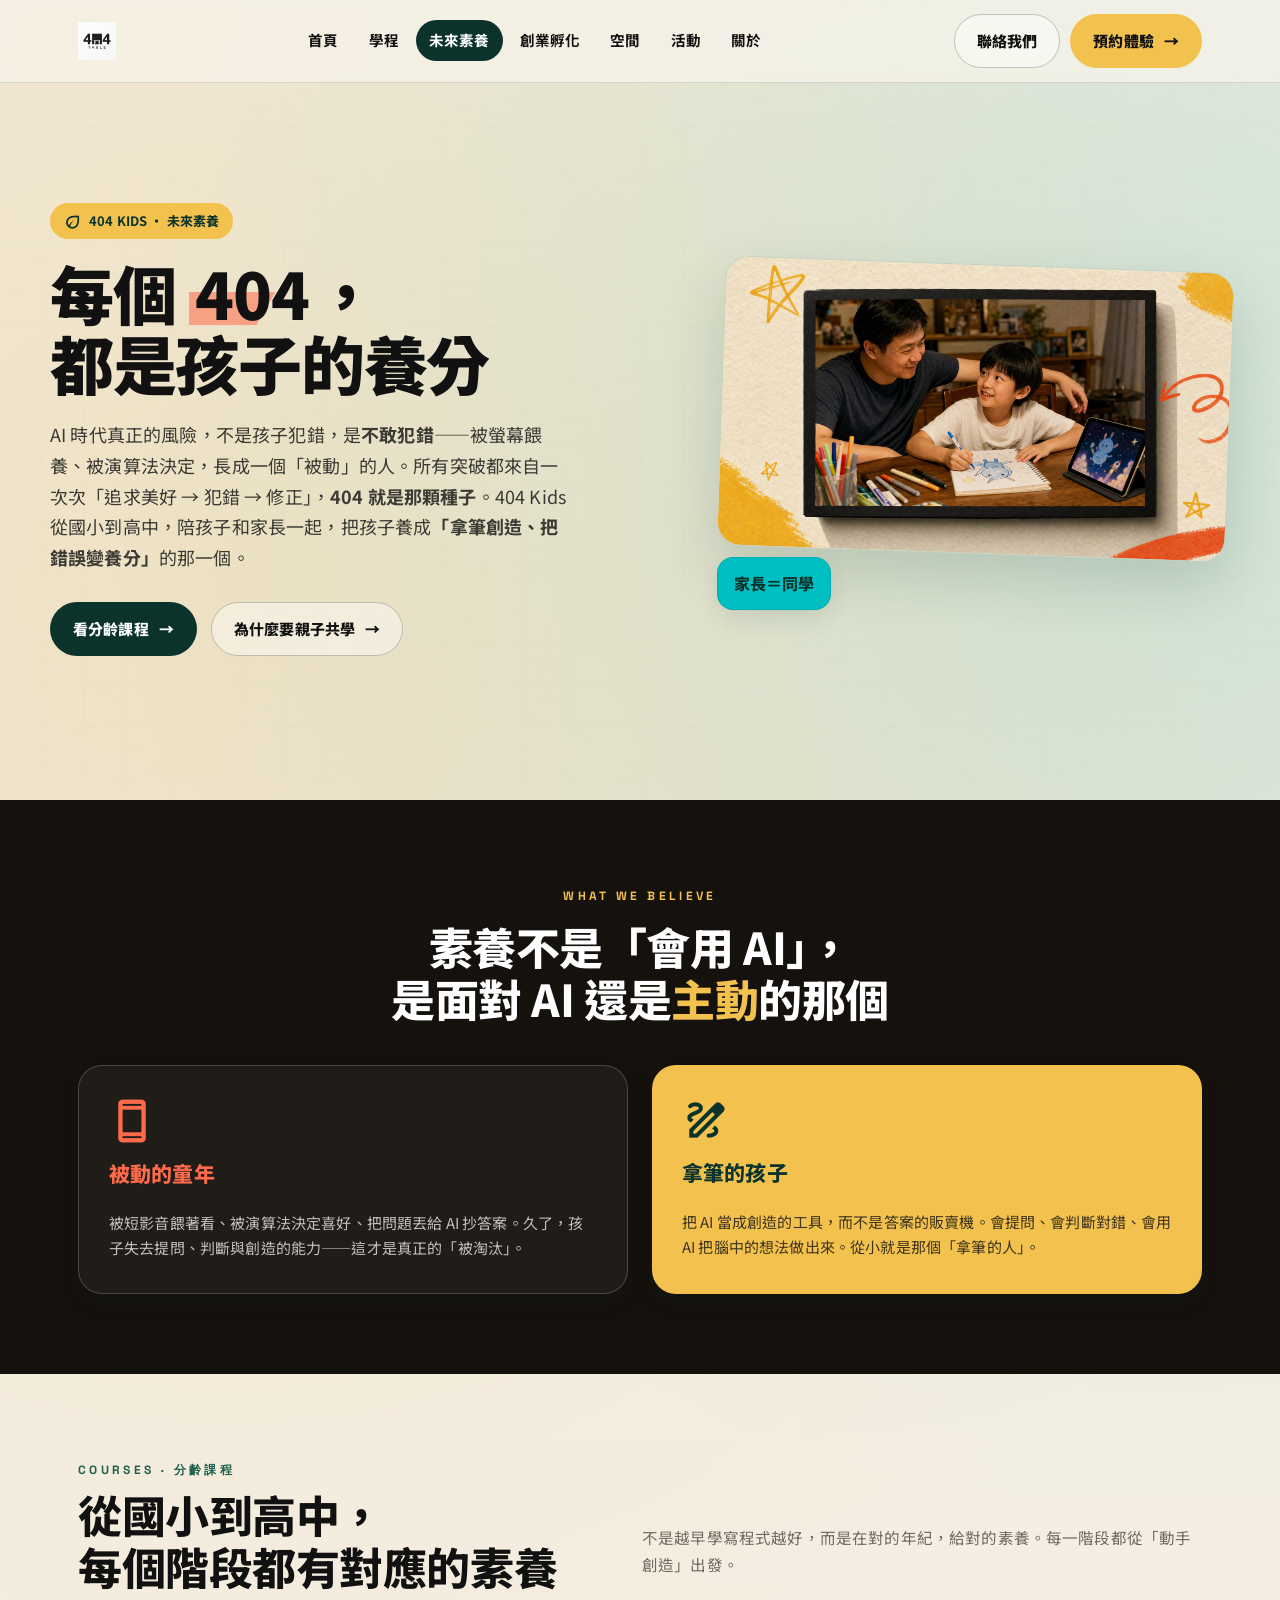
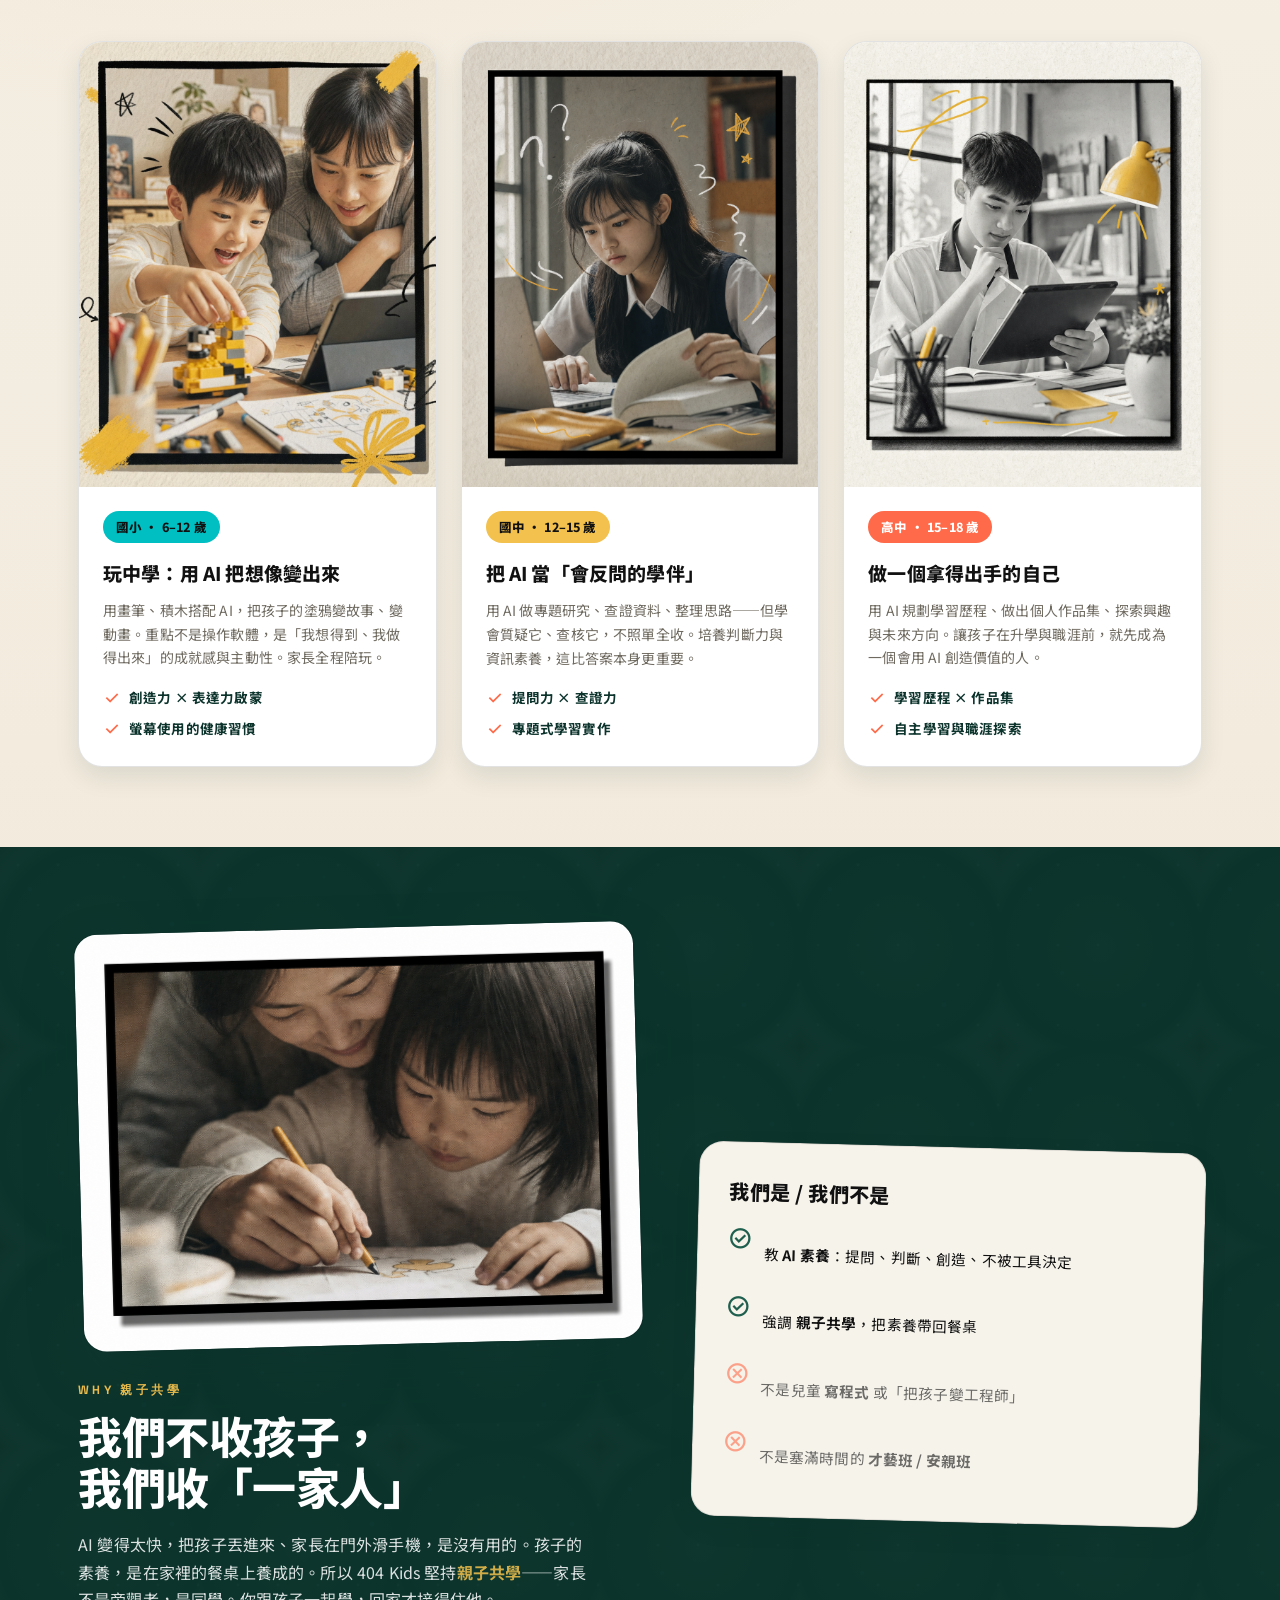
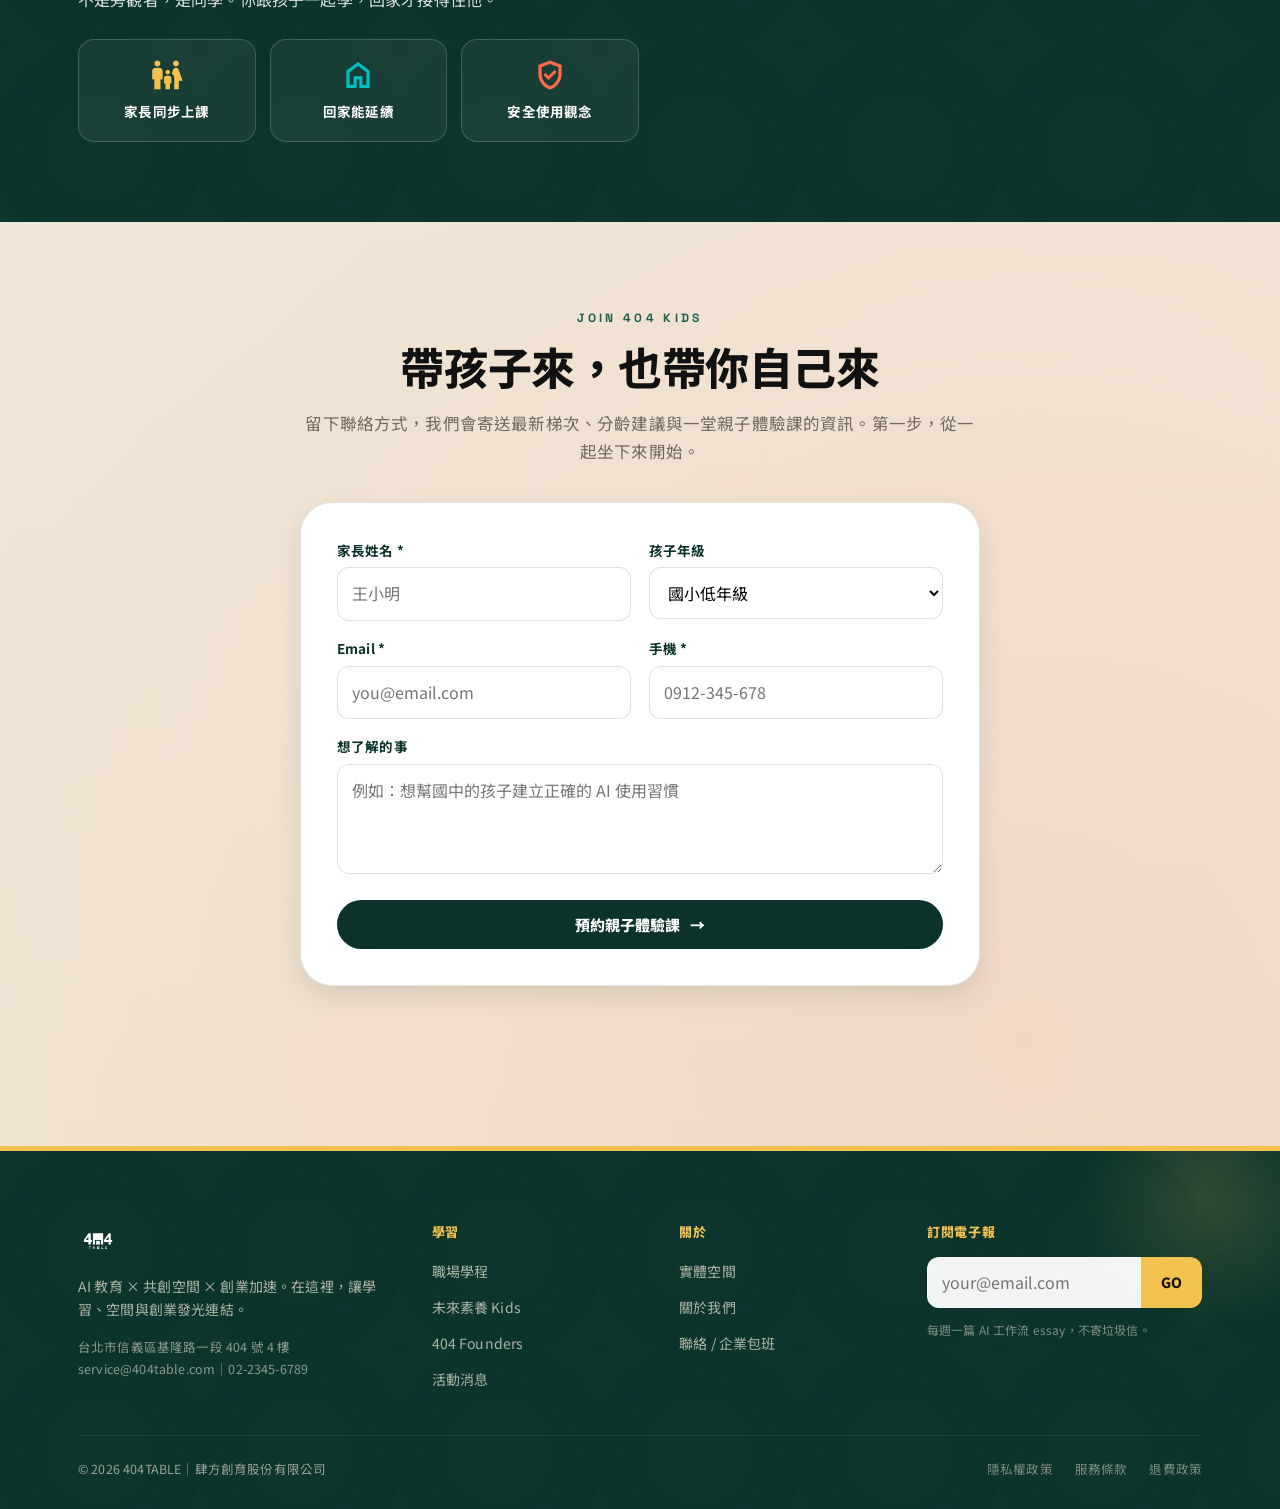
==== kids.html @ 7462787e "404TABLE 官網 V3：V1 視覺語言 + V2 分頁內容 - 7 頁多分頁站（首頁/學程/未來素養/創業孵化/空間/活動/關於） - 共用 css/style.css（紙感拼貼設計系統）+ j" ====
<!doctype html>
<html lang="zh-Hant">
<head>
<meta charset="utf-8" />
<meta name="viewport" content="width=device-width,initial-scale=1" />
<title>未來素養｜404 Kids｜404TABLE｜國小到高中的 AI 素養 × 親子共學</title>
<meta name="description" content="404 Kids 未來素養：從國小到高中的 AI 素養課程，強調親子共學。我們不教孩子當工程師，而是讓他從小就是『拿筆創造』的人，不被螢幕與演算法決定。" />
<link rel="icon" href="assets/brand/logo-black.png" />
<link rel="preconnect" href="https://fonts.googleapis.com">
<link rel="preconnect" href="https://fonts.gstatic.com" crossorigin>
<link href="https://fonts.googleapis.com/css2?family=Noto+Sans+TC:wght@400;500;700;800;900&family=Space+Grotesk:wght@500;700&family=Material+Symbols+Outlined:opsz,wght,FILL,GRAD@24,400,0,0&display=swap" rel="stylesheet">
<link rel="stylesheet" href="css/style.css" />
<script src="js/site.js" defer></script>
</head>
<body>
<div id="scroll-progress"></div>

<!-- HEADER -->
<header class="site-header">
  <div class="navbar">
    <a class="nav-logo" href="index.html"><img src="assets/brand/logo-black.png" alt="404TABLE"></a>
    <nav class="nav-links">
      <a href="index.html">首頁</a><a href="courses.html">學程</a><a href="kids.html" class="active">未來素養</a><a href="founders.html">創業孵化</a><a href="space.html">空間</a><a href="events.html">活動</a><a href="about.html">關於</a>
    </nav>
    <div class="nav-cta">
      <a class="btn btn-outline" href="about.html#contact">聯絡我們</a>
      <a class="btn btn-primary btn-arrow" href="#contact">預約體驗</a>
      <button class="mobile-toggle" id="menu-open" aria-label="選單"><svg viewBox="0 0 24 24" fill="none" stroke="currentColor" stroke-width="2.4" stroke-linecap="round"><line x1="3" y1="6" x2="21" y2="6"/><line x1="3" y1="12" x2="21" y2="12"/><line x1="3" y1="18" x2="21" y2="18"/></svg></button>
    </div>
  </div>
</header>
<div class="mobile-drawer" id="mobile-drawer">
  <a href="index.html">首頁</a><a href="courses.html">學程</a><a href="kids.html">未來素養</a><a href="founders.html">創業孵化</a><a href="space.html">空間</a><a href="events.html">活動</a><a href="about.html">關於</a>
  <a class="dr-cta" href="#contact">預約親子體驗課</a>
</div>

<main>
<!-- HERO -->
<section class="hero">
  <div class="container hero-split">
    <div class="hero-copy reveal">
      <span class="pill" style="background:var(--gold);color:var(--green-900)"><span class="material-symbols-outlined" style="font-size:18px">eco</span>404 KIDS · 未來素養</span>
      <h1 style="margin-top:18px">每個 <span class="accent coral">404</span>，<br/>都是孩子的養分</h1>
      <p class="lead">AI 時代真正的風險，不是孩子犯錯，是<strong>不敢犯錯</strong>——被螢幕餵養、被演算法決定，長成一個「被動」的人。所有突破都來自一次次「追求美好 → 犯錯 → 修正」，<strong>404 就是那顆種子</strong>。404 Kids 從國小到高中，陪孩子和家長一起，把孩子養成<strong>「拿筆創造、把錯誤變養分」</strong>的那一個。</p>
      <div class="hero-actions">
        <a class="btn btn-secondary btn-arrow" href="#tiers">看分齡課程</a>
        <a class="btn btn-outline btn-arrow" href="#parent">為什麼要親子共學</a>
      </div>
    </div>
    <div class="reveal">
      <div class="hero-frame"><img src="assets/kids/kids-hero.png" alt="家長與孩子一起用 AI 創作，孩子主動拿筆畫畫"></div>
      <div class="hero-badge" style="left:-16px;bottom:-16px;background:var(--cyan);color:var(--green-900);position:relative;display:inline-block;margin-top:-30px;margin-left:12px">家長＝同學</div>
    </div>
  </div>
</section>

<!-- 敵人 vs 信念 -->
<section class="sec band-ink">
  <div class="container center">
    <span class="eyebrow on-dark reveal">WHAT WE BELIEVE</span>
    <h2 class="section-title reveal" style="color:#fff;margin:14px auto 40px;max-width:760px">素養不是「會用 AI」，<br/>是面對 AI 還是<span style="color:var(--gold)">主動</span>的那個</h2>
    <div class="cards-2" style="text-align:left">
      <div class="list-card reveal" style="background:rgba(255,255,255,.05);border:1px solid rgba(255,255,255,.18)">
        <span class="material-symbols-outlined" style="color:var(--coral);font-size:46px">smartphone</span>
        <h3 style="color:var(--coral);margin-top:12px">被動的童年</h3>
        <p style="color:rgba(255,255,255,.72);font-size:15px;margin:0">被短影音餵著看、被演算法決定喜好、把問題丟給 AI 抄答案。久了，孩子失去提問、判斷與創造的能力——這才是真正的「被淘汰」。</p>
      </div>
      <div class="list-card reveal" style="background:var(--gold);color:var(--black)">
        <span class="material-symbols-outlined" style="color:var(--green-900);font-size:46px">draw</span>
        <h3 style="color:var(--green-900);margin-top:12px">拿筆的孩子</h3>
        <p style="color:rgba(17,17,17,.8);font-size:15px;margin:0">把 AI 當成創造的工具，而不是答案的販賣機。會提問、會判斷對錯、會用 AI 把腦中的想法做出來。從小就是那個「拿筆的人」。</p>
      </div>
    </div>
  </div>
</section>

<!-- 三年齡層 -->
<section class="sec" id="tiers" style="scroll-margin-top:90px">
  <div class="container">
    <div class="section-header reveal">
      <div>
        <span class="eyebrow">COURSES · 分齡課程</span>
        <h2 class="section-title">從國小到高中，<br/>每個階段都有對應的素養</h2>
      </div>
      <p class="section-sub">不是越早學寫程式越好，而是在對的年紀，給對的素養。每一階段都從「動手創造」出發。</p>
    </div>
    <div class="kid-grid">
      <article class="kid-card reveal">
        <div class="ph"><img src="assets/kids/kids-01.png" alt="國小孩子動手創造"></div>
        <div class="body">
          <span class="age-tag cyan">國小 · 6–12 歲</span>
          <h3>玩中學：用 AI 把想像變出來</h3>
          <p>用畫筆、積木搭配 AI，把孩子的塗鴉變故事、變動畫。重點不是操作軟體，是「我想得到、我做得出來」的成就感與主動性。家長全程陪玩。</p>
          <ul class="kid-points"><li><span class="material-symbols-outlined">check</span>創造力 × 表達力啟蒙</li><li><span class="material-symbols-outlined">check</span>螢幕使用的健康習慣</li></ul>
        </div>
      </article>
      <article class="kid-card reveal">
        <div class="ph"><img src="assets/kids/kids-02.png" alt="國中生用 AI 做專題研究"></div>
        <div class="body">
          <span class="age-tag gold">國中 · 12–15 歲</span>
          <h3>把 AI 當「會反問的學伴」</h3>
          <p>用 AI 做專題研究、查證資料、整理思路——但學會質疑它、查核它，不照單全收。培養判斷力與資訊素養，這比答案本身更重要。</p>
          <ul class="kid-points"><li><span class="material-symbols-outlined">check</span>提問力 × 查證力</li><li><span class="material-symbols-outlined">check</span>專題式學習實作</li></ul>
        </div>
      </article>
      <article class="kid-card reveal">
        <div class="ph"><img src="assets/kids/kids-03.png" alt="高中生用 AI 規劃學習歷程與作品集"></div>
        <div class="body">
          <span class="age-tag coral">高中 · 15–18 歲</span>
          <h3>做一個拿得出手的自己</h3>
          <p>用 AI 規劃學習歷程、做出個人作品集、探索興趣與未來方向。讓孩子在升學與職涯前，就先成為一個會用 AI 創造價值的人。</p>
          <ul class="kid-points"><li><span class="material-symbols-outlined">check</span>學習歷程 × 作品集</li><li><span class="material-symbols-outlined">check</span>自主學習與職涯探索</li></ul>
        </div>
      </article>
    </div>
  </div>
</section>

<!-- 親子共學 -->
<section class="sec band-green" id="parent" style="scroll-margin-top:90px">
  <div class="container">
    <div class="feature-split">
      <div class="reveal">
        <div class="fs-frame" style="transform:rotate(-1.5deg);margin-bottom:28px"><img src="assets/kids/kids-parent.png" alt="家長與孩子的手一起握筆創作"></div>
        <span class="eyebrow on-dark">WHY 親子共學</span>
        <h2 class="section-title" style="color:#fff">我們不收孩子，<br/>我們收「一家人」</h2>
        <p style="opacity:.85;max-width:520px;margin:18px 0 26px;font-size:16px">AI 變得太快，把孩子丟進來、家長在門外滑手機，是沒有用的。孩子的素養，是在家裡的餐桌上養成的。所以 404 Kids 堅持<strong style="color:var(--gold)">親子共學</strong>——家長不是旁觀者，是同學。你跟孩子一起學，回家才接得住他。</p>
        <div class="mini-3">
          <div class="mini"><span class="material-symbols-outlined" style="color:var(--gold)">family_restroom</span><p>家長同步上課</p></div>
          <div class="mini"><span class="material-symbols-outlined" style="color:var(--cyan)">home</span><p>回家能延續</p></div>
          <div class="mini"><span class="material-symbols-outlined" style="color:var(--coral)">verified_user</span><p>安全使用觀念</p></div>
        </div>
      </div>
      <div class="fs-media reveal">
        <div class="vs-card" style="transform:rotate(1.5deg)">
          <h3>我們是 / 我們不是</h3>
          <div class="vs-list">
            <div class="vrow yes"><span class="material-symbols-outlined">check_circle</span><p>教 <strong>AI 素養</strong>：提問、判斷、創造、不被工具決定</p></div>
            <div class="vrow yes"><span class="material-symbols-outlined">check_circle</span><p>強調 <strong>親子共學</strong>，把素養帶回餐桌</p></div>
            <div class="vrow no"><span class="material-symbols-outlined">cancel</span><p>不是兒童 <strong>寫程式</strong> 或「把孩子變工程師」</p></div>
            <div class="vrow no"><span class="material-symbols-outlined">cancel</span><p>不是塞滿時間的 <strong>才藝班 / 安親班</strong></p></div>
          </div>
        </div>
      </div>
    </div>
  </div>
</section>

<!-- Contact / 預約 -->
<section class="sec" id="contact" style="scroll-margin-top:90px;padding-bottom:90px">
  <div class="container center">
    <span class="eyebrow reveal">JOIN 404 KIDS</span>
    <h2 class="section-title reveal" style="margin:12px auto 14px">帶孩子來，也帶你自己來</h2>
    <p class="reveal mw-680" style="color:var(--muted);font-size:16.5px;margin-bottom:36px">留下聯絡方式，我們會寄送最新梯次、分齡建議與一堂親子體驗課的資訊。第一步，從一起坐下來開始。</p>
    <div class="form-card reveal mw-680" style="text-align:left">
      <form data-fake-submit data-success="已收到！我們會盡快寄送 404 Kids 梯次與體驗課資訊給你。">
        <div class="form-row">
          <div class="form-field"><label class="form-label">家長姓名 *</label><input required class="form-input" type="text" placeholder="王小明"></div>
          <div class="form-field"><label class="form-label">孩子年級</label><select class="form-select"><option>國小低年級</option><option>國小中高年級</option><option>國中</option><option>高中</option></select></div>
        </div>
        <div class="form-row">
          <div class="form-field"><label class="form-label">Email *</label><input required class="form-input" type="email" placeholder="you@email.com"></div>
          <div class="form-field"><label class="form-label">手機 *</label><input required class="form-input" type="tel" placeholder="0912-345-678"></div>
        </div>
        <div class="form-row"><div class="form-field full"><label class="form-label">想了解的事</label><textarea class="form-textarea" placeholder="例如：想幫國中的孩子建立正確的 AI 使用習慣"></textarea></div></div>
        <button class="btn btn-secondary btn-arrow modal-submit" type="submit">預約親子體驗課</button>
      </form>
    </div>
  </div>
</section>
</main>

<!-- FOOTER -->
<footer class="footer">
  <div class="container">
    <div class="foot-grid">
      <div class="foot-brand">
        <img src="assets/brand/logo-white.png" alt="404TABLE">
        <p>AI 教育 × 共創空間 × 創業加速。在這裡，讓學習、空間與創業發光連結。</p>
        <div class="addr">台北市信義區基隆路一段 404 號 4 樓<br>service@404table.com｜02-2345-6789</div>
      </div>
      <div class="foot-col"><h5>學習</h5><ul><li><a href="courses.html">職場學程</a></li><li><a href="kids.html">未來素養 Kids</a></li><li><a href="founders.html">404 Founders</a></li><li><a href="events.html">活動消息</a></li></ul></div>
      <div class="foot-col"><h5>關於</h5><ul><li><a href="space.html">實體空間</a></li><li><a href="about.html">關於我們</a></li><li><a href="about.html#contact">聯絡 / 企業包班</a></li></ul></div>
      <div class="foot-col foot-sub"><h5>訂閱電子報</h5>
        <form data-fake-submit data-success="訂閱成功！第一封信很快會到你的信箱。"><input type="email" required placeholder="your@email.com"><button type="submit">GO</button></form>
        <p>每週一篇 AI 工作流 essay，不寄垃圾信。</p>
      </div>
    </div>
    <div class="foot-bot"><span>© 2026 404TABLE｜肆方創育股份有限公司</span><span style="display:flex;gap:22px"><a href="#">隱私權政策</a><a href="#">服務條款</a><a href="#">退費政策</a></span></div>
  </div>
</footer>
</body>
</html>
---- css/style.css ----
/* =========================================================
   404TABLE 官網 V3 — 共用設計系統
   視覺語言：V1「紙感拼貼」（柔層次、圓角卡、金色強調、SVG 裝飾）
   內容架構：V2（職業×AI 學程、Founders、Kids、空間、活動、關於）
   ========================================================= */

/* =========================================================
   00 ｜ 基礎變數
   ========================================================= */
:root{
  --green-900:#0B332B;
  --green-700:#1E5F4E;
  --green-500:#2F8062;
  --cream:#F6F3EB;
  --paper:#EFE3D1;
  --gold:#F2C14E;
  --gold-deep:#D8A332;
  --coral:#FF6B4A;
  --cyan:#00BFC2;
  --black:#111111;
  --white:#ffffff;
  --muted:#6F6A60;
  --line:rgba(17,17,17,.12);
  --shadow:0 24px 60px rgba(11,51,43,.16);
  --shadow-sm:0 10px 24px rgba(11,51,43,.10);
  --radius-xl:32px;
  --radius-lg:24px;
  --radius-md:16px;
  --radius-sm:10px;
  --max-width:1180px;
}

*{box-sizing:border-box}
html,body{margin:0;padding:0}
html{scroll-behavior:smooth}
body{
  font-family:"Noto Sans TC","PingFang TC","Microsoft JhengHei",sans-serif;
  color:var(--black);
  line-height:1.7;
  font-size:16px;
  letter-spacing:.01em;
  background:
    radial-gradient(circle at 18% 12%, rgba(242,193,78,.18), transparent 28%),
    radial-gradient(circle at 90% 10%, rgba(0,191,194,.14), transparent 24%),
    radial-gradient(circle at 80% 90%, rgba(255,107,74,.10), transparent 30%),
    linear-gradient(180deg, var(--cream), var(--paper));
  min-height:100vh;
  overflow-x:hidden;
}
body::before{
  content:"";
  position:fixed; inset:0; pointer-events:none; z-index:0;
  background-image:url("../assets/svg/texture-paper.svg");
  background-size:200px 200px;
  background-repeat:repeat;
  opacity:.55;
  mix-blend-mode:multiply;
}
img{max-width:100%;display:block}
a{color:inherit;text-decoration:none}
button{font-family:inherit;cursor:pointer;border:0;background:none;color:inherit}

.eyebrow{
  font-family:"Space Grotesk",sans-serif;
  letter-spacing:.28em; text-transform:uppercase;
  font-size:12px; font-weight:700; color:var(--green-700);
}
.eyebrow.on-dark{color:var(--gold)}
.container{max-width:var(--max-width);margin:0 auto;padding:0 28px;position:relative;z-index:1}
.mono{font-family:"Space Grotesk",sans-serif}

/* highlight 強調（金色畫線） */
.accent{
  background:linear-gradient(120deg, var(--gold) 0 60%, transparent 60%);
  background-repeat:no-repeat; background-position:0 78%;
  background-size:100% 36%;
  padding:0 6px;
}
.accent.coral{background:linear-gradient(120deg, rgba(255,107,74,.55) 0 60%, transparent 60%);background-repeat:no-repeat;background-position:0 78%;background-size:100% 36%}

/* =========================================================
   01 ｜ Header / Nav
   ========================================================= */
.site-header{
  position:sticky; top:0; z-index:50;
  backdrop-filter:saturate(140%) blur(10px);
  background:rgba(246,243,235,.78);
  border-bottom:1px solid var(--line);
}
.navbar{
  max-width:var(--max-width); margin:0 auto;
  display:flex; align-items:center; justify-content:space-between;
  gap:24px; padding:14px 28px;
}
.nav-logo{display:flex;align-items:center;gap:10px}
.nav-logo img{height:38px;width:auto}
.nav-links{display:flex;gap:4px;align-items:center}
.nav-links a{
  font-size:14.5px; font-weight:700; color:var(--black);
  padding:8px 13px; border-radius:999px;
  transition:background .2s, color .2s;
}
.nav-links a:hover{background:rgba(11,51,43,.07)}
.nav-links a.active{background:var(--green-900);color:var(--white)}

.nav-cta{display:flex;gap:10px;align-items:center}
.mobile-toggle{display:none;width:42px;height:42px;border-radius:12px;background:rgba(11,51,43,.08);align-items:center;justify-content:center}
.mobile-toggle svg{width:22px;height:22px}

/* =========================================================
   02 ｜ Buttons
   ========================================================= */
.btn{
  display:inline-flex;align-items:center;justify-content:center;gap:10px;
  border-radius:999px; padding:13px 22px;
  font-weight:800; cursor:pointer; border:1px solid transparent;
  transition:transform .25s ease, box-shadow .25s ease, background .25s ease, color .2s ease;
  font-size:15px;
}
.btn:hover{transform:translateY(-3px);box-shadow:0 14px 30px rgba(11,51,43,.18)}
.btn-primary{background:var(--gold);color:var(--black)}
.btn-primary:hover{background:var(--gold-deep)}
.btn-secondary{background:var(--green-900);color:var(--white)}
.btn-secondary:hover{background:var(--green-700)}
.btn-coral{background:var(--coral);color:#fff}
.btn-coral:hover{background:#e85638}
.btn-outline{border-color:rgba(17,17,17,.22);color:var(--black);background:rgba(255,255,255,.42)}
.btn-outline:hover{background:rgba(255,255,255,.78)}
.btn-outline-light{border-color:rgba(255,255,255,.5);color:#fff;background:rgba(255,255,255,.06)}
.btn-outline-light:hover{background:#fff;color:var(--green-900)}
.btn-ghost{padding:10px 14px;border-radius:999px;font-weight:700}
.btn-arrow::after{content:"→";font-weight:900;transform:translateX(0);transition:transform .2s ease}
.btn-arrow:hover::after{transform:translateX(4px)}
.btn-lg{padding:16px 30px;font-size:16px}

/* =========================================================
   03 ｜ Sections
   ========================================================= */
section{position:relative}
.sec{padding:80px 0;position:relative}
.sec-tight{padding:56px 0}
.section-header{margin-bottom:48px;display:flex;align-items:flex-end;justify-content:space-between;gap:20px;flex-wrap:wrap}
.section-title{
  font-size:clamp(28px, 4vw, 44px);
  font-weight:800; line-height:1.18; margin:8px 0 0;
  letter-spacing:-.01em;
}
.section-sub{color:var(--muted);max-width:560px;margin-top:14px;font-size:15.5px}
.rule{height:6px;width:120px;background:var(--coral);border-radius:6px;margin-top:18px}

/* dark band（深綠 / 墨黑區塊，承接 V2 thesis 等深色段落） */
.band-green{background:var(--green-900);color:#fff;position:relative;overflow:hidden}
.band-green::before{content:"";position:absolute;inset:0;background:url("../assets/svg/texture-green.svg") repeat;background-size:200px 200px;opacity:.5;pointer-events:none}
.band-green .container{position:relative;z-index:1}
.band-green .section-title{color:#fff}
.band-ink{background:#15110d;color:#f3ece0;position:relative;overflow:hidden}
.band-ink::before{content:"";position:absolute;inset:0;background-image:radial-gradient(rgba(255,255,255,.10) .6px, transparent .6px);background-size:22px 22px;opacity:.7;pointer-events:none}
.band-ink .container{position:relative;z-index:1}
.band-cream{background:linear-gradient(180deg, transparent, rgba(239,227,209,.55) 50%, transparent)}

/* =========================================================
   04 ｜ Hero（拼貼）
   ========================================================= */
.hero{padding:64px 0 80px;position:relative;overflow:hidden}
.hero-grid{display:grid; grid-template-columns:1.05fr .95fr; gap:56px; align-items:center}
.hero-copy h1{
  font-size:clamp(38px, 5.2vw, 64px);
  font-weight:900; line-height:1.1; margin:18px 0 22px;
  letter-spacing:-.02em;
}
.hero-copy p.lead{font-size:18px;color:#3b3a35;max-width:520px;margin:0 0 30px}
.hero-actions{display:flex;gap:14px;flex-wrap:wrap}
.hero-meta{margin-top:40px;display:flex;gap:34px;flex-wrap:wrap}
.hero-meta .item .num{font-family:"Space Grotesk",sans-serif;font-weight:700;font-size:30px;color:var(--green-900);line-height:1}
.hero-meta .item .lab{font-size:13px;color:var(--muted);margin-top:6px;letter-spacing:.04em}

/* Hero collage visual */
.hero-visual{position:relative;height:540px}
.hc-card{position:absolute;border-radius:var(--radius-lg);overflow:hidden;box-shadow:var(--shadow);border:1px solid rgba(17,17,17,.08)}
.hc-1{left:0;top:30px;width:64%;height:64%;transform:rotate(-3deg)}
.hc-1 img{width:100%;height:100%;object-fit:cover}
.hc-2{right:0;top:0;width:46%;height:46%;transform:rotate(4deg);background:var(--green-900);color:#fff;padding:22px;display:flex;flex-direction:column;justify-content:space-between}
.hc-2 .tag{font-family:"Space Grotesk",sans-serif;letter-spacing:.2em;font-size:11px;color:var(--gold)}
.hc-2 h3{font-size:23px;line-height:1.3;margin:8px 0 0}
.hc-2 .stat{font-family:"Space Grotesk",sans-serif;font-weight:700;font-size:42px;color:var(--gold)}
.hc-3{right:4%;bottom:14px;width:54%;height:42%;transform:rotate(-2deg)}
.hc-3 img{width:100%;height:100%;object-fit:cover}
.hc-4{left:6%;bottom:0;width:42%;background:var(--coral);color:#fff;padding:16px 18px;border-radius:var(--radius-md);transform:rotate(3deg)}
.hc-4 .row{display:flex;align-items:center;gap:10px;font-weight:800;font-size:14px}
.hc-4 .row + .row{margin-top:6px;opacity:.95;font-weight:600;font-size:13px}
.hc-shape{position:absolute;pointer-events:none}
.hc-shape img{width:100%;height:100%;display:block}
.hc-shape.s1{width:170px;height:130px;left:-46px;top:-26px;opacity:.95;transform:rotate(-8deg)}
.hc-shape.s2{width:160px;height:160px;right:-50px;bottom:-40px;opacity:.85}
.hc-shape.s3{width:96px;height:96px;right:36%;top:-32px;transform:rotate(14deg);opacity:.9}
.hc-tech{position:absolute;left:10%;bottom:-30px;width:60%;height:80px;opacity:.55;pointer-events:none}
.hc-tech img{width:100%;height:100%}

/* page hero（次頁標準頁首） */
.page-hero{padding:64px 0 8px;position:relative}
.page-hero h1{font-size:clamp(32px,4.4vw,52px);font-weight:900;margin:10px 0 16px;letter-spacing:-.01em;line-height:1.14}
.page-hero p{max-width:600px;color:#3b3a35;font-size:16.5px;margin:0 0 26px}
.page-hero .pills{display:flex;gap:8px;flex-wrap:wrap;margin-top:10px}
.pill{font-size:13px;font-weight:700;background:rgba(11,51,43,.06);color:var(--green-900);padding:7px 14px;border-radius:999px;display:inline-flex;gap:7px;align-items:center}

/* split page-hero（左文右圖拼貼） */
.hero-split{display:grid;grid-template-columns:1.1fr .9fr;gap:48px;align-items:center;padding:56px 0 64px}
.hero-frame{position:relative;border-radius:var(--radius-lg);overflow:hidden;box-shadow:var(--shadow);border:1px solid rgba(17,17,17,.08);transform:rotate(2deg)}
.hero-frame img{width:100%;height:auto;display:block}
.hero-badge{position:absolute;border-radius:var(--radius-md);font-weight:800;padding:12px 16px;border:1px solid rgba(17,17,17,.1);box-shadow:var(--shadow-sm);z-index:3}

/* =========================================================
   05 ｜ Entry / service cards
   ========================================================= */
.cards-3{display:grid;grid-template-columns:repeat(3,1fr);gap:24px}
.cards-2{display:grid;grid-template-columns:repeat(2,1fr);gap:24px}
.entry{
  position:relative; padding:34px 26px 28px; border-radius:var(--radius-lg);
  background:rgba(255,255,255,.82); border:1px solid rgba(17,17,17,.08);
  box-shadow:var(--shadow-sm); overflow:hidden;
  transition:transform .25s ease, box-shadow .25s ease;
  display:flex; flex-direction:column; min-height:280px;
}
.entry:hover{transform:translateY(-4px);box-shadow:var(--shadow)}
.entry::before{
  content:""; position:absolute; width:120px; height:90px;
  right:-24px; top:-20px; opacity:.88;
  clip-path:polygon(12% 0,100% 24%,78% 100%,0 82%);
}
.entry.c-coral::before{background:var(--coral)}
.entry.c-gold::before{background:var(--gold)}
.entry.c-cyan::before{background:var(--cyan)}
.entry::after{
  content:""; position:absolute; width:90px; height:90px;
  left:18px; bottom:-30px; border:1.5px dashed rgba(0,191,194,.7);
  border-radius:50%; opacity:.5;
}
.entry .num{font-family:"Space Grotesk",sans-serif;font-weight:700;letter-spacing:.15em;color:var(--green-700);font-size:13px}
.entry .ic-badge{width:54px;height:54px;border-radius:16px;display:flex;align-items:center;justify-content:center;margin:10px 0 6px;background:var(--cream);border:1.5px solid var(--green-900);color:var(--green-900)}
.entry .ic-badge .material-symbols-outlined{font-size:30px}
.entry h3{font-size:23px;font-weight:800;margin:8px 0 8px}
.entry p{color:var(--muted);font-size:15px;margin:0 0 18px}
.entry .go{margin-top:auto;color:var(--green-900);font-weight:800;font-size:14.5px;display:inline-flex;gap:8px;align-items:center}
.entry .go::after{content:"→";transition:transform .2s ease}
.entry:hover .go::after{transform:translateX(4px)}
.entry .entry-illu{width:112px;height:112px;margin:-4px 0 8px;position:relative;z-index:1}
.entry .entry-illu img{width:100%;height:100%;object-fit:contain}

/* =========================================================
   06 ｜ Thesis（編號信念卡）
   ========================================================= */
.thesis-grid{display:grid;grid-template-columns:repeat(3,1fr);gap:34px}
.thesis .tnum{font-family:"Space Grotesk",sans-serif;font-size:56px;font-weight:700;line-height:1;margin-bottom:14px}
.thesis:nth-child(1) .tnum{color:rgba(255,107,74,.7)}
.thesis:nth-child(2) .tnum{color:rgba(242,193,78,.8)}
.thesis:nth-child(3) .tnum{color:rgba(0,191,194,.75)}
.thesis h3{font-size:20px;font-weight:800;margin:0 0 10px;line-height:1.4}
.thesis p{margin:0;opacity:.82;font-size:15px}

/* =========================================================
   07 ｜ Metric strip
   ========================================================= */
.metric-strip{display:grid;grid-template-columns:repeat(4,1fr);gap:0;border-radius:var(--radius-lg);overflow:hidden;border:1px solid rgba(255,255,255,.12)}
.metric{padding:26px 24px;background:rgba(255,255,255,.04)}
.metric + .metric{border-left:1px solid rgba(255,255,255,.12)}
.metric .m-num{font-family:"Space Grotesk",sans-serif;font-weight:700;font-size:36px;color:var(--gold);line-height:1}
.metric .m-lab{font-size:13.5px;opacity:.72;margin-top:8px}
.metric-strip.on-light{border-color:var(--line)}
.metric-strip.on-light .metric{background:rgba(255,255,255,.6)}
.metric-strip.on-light .metric + .metric{border-left:1px solid var(--line)}
.metric-strip.on-light .m-num{color:var(--green-900)}
.metric-strip.on-light .m-lab{color:var(--muted)}

/* =========================================================
   08 ｜ Course cards（精選 + 詳細）
   ========================================================= */
.course-card{
  background:#fff; border-radius:var(--radius-lg); overflow:hidden;
  border:1px solid var(--line); box-shadow:var(--shadow-sm);
  transition:transform .25s ease, box-shadow .25s ease;
  display:flex;flex-direction:column;
}
.course-card:hover{transform:translateY(-4px);box-shadow:var(--shadow)}
.course-card.flagship{background:var(--green-900);color:#fff;border-color:transparent}
.course-thumb{position:relative;aspect-ratio:16/10;overflow:hidden;background:var(--green-900)}
.course-thumb img{width:100%;height:100%;object-fit:cover;display:block;transition:transform .5s ease}
.course-card:hover .course-thumb img{transform:scale(1.04)}
.course-thumb .badge{
  position:absolute;left:14px;top:14px;z-index:2;
  background:var(--gold);color:var(--black);
  font-size:12px;font-weight:800;padding:5px 12px;border-radius:999px;letter-spacing:.03em;
  box-shadow:0 4px 12px rgba(0,0,0,.18);
}
.course-thumb .badge.flag{background:var(--coral);color:#fff}
.course-thumb .code{position:absolute;right:14px;top:14px;z-index:2;font-family:"Space Grotesk",sans-serif;font-size:11.5px;font-weight:700;color:#fff;background:rgba(17,17,17,.5);padding:4px 10px;border-radius:999px;letter-spacing:.06em}
.course-body{padding:22px 24px 24px;display:flex;flex-direction:column;gap:8px;flex:1}
.course-body h3{font-size:21px;font-weight:800;margin:0;line-height:1.32}
.course-card.flagship .course-body h3{color:var(--gold)}
.course-body .desc{color:var(--muted);font-size:14.5px;margin:2px 0 6px}
.course-card.flagship .course-body .desc{color:rgba(255,255,255,.78)}
.course-foot{display:flex;align-items:center;justify-content:space-between;gap:10px;padding-top:12px;border-top:1px solid var(--line);margin-top:4px;font-size:13.5px}
.course-card.flagship .course-foot{border-top-color:rgba(255,255,255,.18)}
.course-foot .when{display:inline-flex;gap:6px;align-items:center;color:var(--muted)}
.course-card.flagship .course-foot .when{color:rgba(255,255,255,.7)}
.course-price{font-family:"Space Grotesk",sans-serif;font-weight:700;color:var(--coral)}
.course-card.flagship .course-price{color:var(--gold)}
.course-mentor{display:flex;align-items:center;gap:10px;font-size:13.5px;margin:4px 0}
.course-mentor img{width:36px;height:36px;border-radius:50%;object-fit:cover;border:2px solid var(--cream)}
.course-card.flagship .course-mentor img{border-color:rgba(255,255,255,.4)}

/* 課綱手風琴 */
details.unit{border:1px solid var(--line);border-radius:var(--radius-md);overflow:hidden;margin:4px 0}
.course-card.flagship details.unit{border-color:rgba(255,255,255,.22)}
details.unit > summary{
  list-style:none;cursor:pointer;display:flex;align-items:center;justify-content:space-between;
  padding:12px 16px;font-weight:700;font-size:14px;background:rgba(11,51,43,.05);
}
.course-card.flagship details.unit > summary{background:rgba(255,255,255,.08)}
details.unit > summary::-webkit-details-marker{display:none}
details.unit > summary .chev{transition:transform .25s ease;font-size:20px}
details.unit[open] > summary .chev{transform:rotate(180deg)}
.unit-body{padding:14px 16px;font-size:13.5px;display:flex;flex-direction:column;gap:12px}
.unit-body .for{color:var(--muted)}
.course-card.flagship .unit-body .for{color:rgba(255,255,255,.72)}
.toolset{display:flex;flex-wrap:wrap;gap:6px}
.toolset span{font-size:11.5px;border:1px solid var(--line);border-radius:6px;padding:2px 8px;font-family:"Space Grotesk",sans-serif}
.course-card.flagship .toolset span{border-color:rgba(255,255,255,.3)}
.syllabus{list-style:none;margin:0;padding:0;display:flex;flex-direction:column;gap:7px}
.syllabus li{display:flex;gap:10px}
.syllabus .wk{font-family:"Space Grotesk",sans-serif;font-weight:700;color:var(--coral);flex-shrink:0;font-size:12.5px;min-width:26px}
.course-card.flagship .syllabus .wk{color:var(--gold)}
.unit-note{font-weight:700;color:var(--green-900)}
.course-card.flagship .unit-note{color:var(--gold)}
.tag-inline{display:inline-block;background:var(--gold);color:var(--black);font-size:12px;font-weight:700;padding:3px 10px;border-radius:6px;border:1px solid rgba(17,17,17,.12)}
.course-actions{display:grid;grid-template-columns:1fr 1fr;gap:10px;margin-top:auto;padding-top:6px}

/* filter chips */
.filter-chips{display:flex;gap:8px;flex-wrap:wrap}
.filter-chip{
  font-size:13.5px;font-weight:700; padding:9px 16px; border-radius:999px;
  background:rgba(255,255,255,.7); color:var(--green-900);border:1px solid var(--line);
  transition:all .2s ease;
}
.filter-chip:hover{background:rgba(11,51,43,.08)}
.filter-chip.is-active{background:var(--green-900);color:#fff;border-color:transparent}

/* =========================================================
   09 ｜ Feature split（Founders / Voices / Kids parent…）
   ========================================================= */
.feature-split{display:grid;grid-template-columns:1.05fr .95fr;gap:56px;align-items:center}
.feature-split.flip .fs-media{order:-1}
.fs-media{position:relative}
.fs-frame{border-radius:var(--radius-lg);overflow:hidden;box-shadow:var(--shadow);border:1px solid rgba(17,17,17,.08);transform:rotate(-2deg)}
.fs-frame.r{transform:rotate(2deg)}
.fs-frame img{width:100%;height:auto;display:block}
.fs-tagfloat{position:absolute;font-weight:800;padding:12px 18px;border-radius:var(--radius-md);box-shadow:var(--shadow-sm);z-index:3}
.fs-ring{position:absolute;width:110px;height:110px;border:1.6px dashed var(--cyan);border-radius:50%;opacity:.55}
.chip-label{display:inline-block;font-weight:800;font-size:13px;padding:8px 16px;border-radius:999px;margin-bottom:18px}

/* milestone list（M1/M2/M3） */
.milestones{list-style:none;margin:0 0 30px;padding:0;display:flex;flex-direction:column;gap:18px}
.milestones li{display:flex;gap:16px;align-items:flex-start}
.milestones .ms{font-family:"Space Grotesk",sans-serif;font-weight:700;font-size:24px;color:var(--coral);flex-shrink:0;line-height:1.2}
.milestones h4{margin:0 0 3px;font-size:16px;font-weight:800}
.milestones p{margin:0;font-size:14px;opacity:.8}

/* flywheel steps */
.flywheel{display:grid;grid-template-columns:repeat(4,1fr);gap:14px;margin:6px 0 28px}
.fw-step{background:rgba(255,255,255,.78);border:1px solid var(--line);border-radius:var(--radius-md);padding:18px 14px;text-align:center;box-shadow:var(--shadow-sm)}
.fw-step .big{font-family:"Space Grotesk",sans-serif;font-weight:700;font-size:28px;line-height:1}
.fw-step:nth-child(1) .big{color:var(--coral)}
.fw-step:nth-child(2) .big{color:var(--green-700)}
.fw-step:nth-child(3) .big{color:var(--cyan)}
.fw-step:nth-child(4) .big{color:var(--gold-deep)}
.fw-step p{margin:8px 0 0;font-size:12.5px;color:var(--muted)}

/* =========================================================
   10 ｜ Step cards / timeline（流程）
   ========================================================= */
.step-grid{display:grid;grid-template-columns:repeat(3,1fr);gap:24px}
.step-grid.four{grid-template-columns:repeat(4,1fr)}
.step{
  position:relative;background:rgba(255,255,255,.82);border:1px solid var(--line);
  border-radius:var(--radius-lg);padding:28px 24px;box-shadow:var(--shadow-sm);
}
.step .badge-n{display:inline-flex;align-items:center;justify-content:center;min-width:48px;height:48px;padding:0 14px;border-radius:14px;font-family:"Space Grotesk",sans-serif;font-weight:700;font-size:20px;border:1.5px solid var(--green-900);background:var(--cream);color:var(--green-900);margin-bottom:14px}
.step .n{font-family:"Space Grotesk",sans-serif;font-weight:700;font-size:46px;color:rgba(255,107,74,.6);line-height:1;margin-bottom:6px}
.step .ic{font-size:34px;color:var(--coral);margin-bottom:8px}
.step h4{margin:6px 0 6px;font-size:17px;font-weight:800}
.step h3{margin:6px 0 6px;font-size:19px;font-weight:800}
.step p{margin:0;color:var(--muted);font-size:14px}
.step.offset{margin-top:32px}

/* offer / provide grid */
.offer{
  background:#fff;border:1px solid var(--line);border-radius:var(--radius-lg);padding:28px 26px;
  box-shadow:var(--shadow-sm);
}
.offer .ic{width:48px;height:48px;border-radius:14px;background:var(--green-900);color:var(--gold);display:flex;align-items:center;justify-content:center;font-weight:800;font-family:"Space Grotesk",sans-serif;margin-bottom:14px}
.offer h3{font-size:18px;margin:0 0 6px;font-weight:800}
.offer p{color:var(--muted);margin:0;font-size:14.5px}

/* provide vs not list cards */
.list-card{border-radius:var(--radius-lg);padding:32px 30px;box-shadow:var(--shadow-sm)}
.list-card h3{font-size:21px;font-weight:800;margin:0 0 18px;display:flex;align-items:center;gap:10px}
.list-card ul{list-style:none;margin:0;padding:0;display:flex;flex-direction:column;gap:13px}
.list-card li{display:flex;gap:12px;align-items:flex-start;font-size:15px}
.list-card li .material-symbols-outlined{flex-shrink:0}
.list-card.do{background:var(--green-900);color:#fff}
.list-card.do h3{color:var(--gold)}
.list-card.do li .material-symbols-outlined{color:var(--gold)}
.list-card.dont{background:#fff;border:1px solid var(--line)}
.list-card.dont h3{color:var(--coral)}
.list-card.dont li{color:var(--muted)}
.list-card.dont li .material-symbols-outlined{color:var(--coral)}

/* =========================================================
   11 ｜ Mentor / team
   ========================================================= */
.team-grid{display:grid;grid-template-columns:repeat(5,1fr);gap:18px}
.team-grid.six{grid-template-columns:repeat(6,1fr)}
.member{
  background:rgba(255,255,255,.72);border:1px solid var(--line);
  border-radius:var(--radius-md);overflow:hidden;
  transition:transform .25s ease, box-shadow .25s ease;box-shadow:var(--shadow-sm);
}
.member:hover{transform:translateY(-4px);box-shadow:var(--shadow)}
.member .av{width:100%;aspect-ratio:4/5;overflow:hidden;background:var(--green-700)}
.member .av img{width:100%;height:100%;object-fit:cover;transition:transform .4s ease}
.member:hover .av img{transform:scale(1.05)}
.member .who{padding:14px 14px 16px}
.member h4{margin:0 0 2px;font-size:16px;font-weight:800}
.member .role{color:var(--coral);font-size:12.5px;font-weight:700}
.member .bio{color:var(--muted);font-size:12px;margin-top:5px}

/* mentor highlight cards（3 large, floating caption） */
.mentor-row{display:grid;grid-template-columns:repeat(3,1fr);gap:28px}
.mentor-big{position:relative}
.mentor-big .ph{aspect-ratio:4/5;border-radius:var(--radius-lg);overflow:hidden;box-shadow:var(--shadow);border:1px solid rgba(17,17,17,.08);transform:rotate(-1.5deg);transition:transform .3s ease}
.mentor-big:hover .ph{transform:rotate(0)}
.mentor-big:nth-child(2) .ph{transform:rotate(2deg)}
.mentor-big .ph img{width:100%;height:100%;object-fit:cover}
.mentor-big .cap{position:absolute;bottom:-18px;right:-8px;width:78%;background:var(--cream);color:var(--black);border:1px solid var(--line);border-radius:var(--radius-md);padding:16px 18px;box-shadow:var(--shadow-sm)}
.mentor-big .cap h4{margin:0;font-size:17px;font-weight:800}
.mentor-big .cap .role{font-size:12.5px;color:var(--coral);font-weight:700;margin:2px 0 4px}
.mentor-big .cap p{margin:0;font-size:12px;color:var(--muted)}

/* =========================================================
   12 ｜ Partner wall
   ========================================================= */
.partner-wall{display:grid;grid-template-columns:repeat(6,1fr);gap:16px}
.partner{height:96px;border-radius:var(--radius-md);background:rgba(255,255,255,.6);border:1px solid var(--line);display:flex;align-items:center;justify-content:center;font-family:"Space Grotesk",sans-serif;font-weight:700;font-size:19px;color:rgba(11,51,43,.62);transition:transform .2s ease, box-shadow .2s ease}
.partner:hover{transform:translateY(-3px);box-shadow:var(--shadow-sm);color:var(--green-900)}

/* =========================================================
   13 ｜ Pricing cards / spaces
   ========================================================= */
.space-grid{display:grid;grid-template-columns:repeat(3,1fr);gap:24px}
.space-card{
  background:#fff;border-radius:var(--radius-lg);overflow:hidden;
  border:1px solid var(--line);box-shadow:var(--shadow-sm);display:flex;flex-direction:column;
  transition:transform .25s ease, box-shadow .25s ease;
}
.space-card:hover{transform:translateY(-4px);box-shadow:var(--shadow)}
.space-card.dark{background:var(--green-900);color:#fff}
.space-card .ph{aspect-ratio:16/10;overflow:hidden;background:var(--green-900)}
.space-card .ph img{width:100%;height:100%;object-fit:cover;transition:transform .4s ease}
.space-card:hover .ph img{transform:scale(1.05)}
.space-card .ph.icon-ph{display:flex;align-items:center;justify-content:center;background:#0d2922}
.space-card .ph.icon-ph .material-symbols-outlined{font-size:70px;color:var(--gold)}
.space-card .info{padding:22px 24px;display:flex;flex-direction:column;flex:1}
.space-card .info h3{font-size:19px;font-weight:800;margin:0 0 6px}
.space-card.dark .info h3{color:var(--gold)}
.space-card .info .desc{color:var(--muted);font-size:14px;margin:0 0 14px}
.space-card.dark .info .desc{color:rgba(255,255,255,.75)}
.feat-list{list-style:none;margin:0 0 16px;padding:0;display:flex;flex-direction:column;gap:8px;font-size:13.5px}
.feat-list li{display:flex;gap:8px;align-items:flex-start}
.feat-list .material-symbols-outlined{color:var(--gold-deep);font-size:19px;flex-shrink:0}
.space-card.dark .feat-list .material-symbols-outlined{color:var(--gold)}
.space-card .info .btn{margin-top:auto}

/* pricing tier */
.tier-grid{display:grid;grid-template-columns:repeat(3,1fr);gap:24px}
.tier{position:relative;background:#fff;color:var(--black);border:1px solid var(--line);border-radius:var(--radius-lg);padding:34px 28px 28px;box-shadow:var(--shadow-sm)}
.tier.feature{background:var(--green-900);color:#fff;border-color:transparent;box-shadow:var(--shadow)}
.tier .ribbon{position:absolute;top:-13px;left:24px;font-size:12px;font-weight:800;letter-spacing:.05em;padding:5px 14px;border-radius:999px;background:var(--coral);color:#fff}
.tier.feature .ribbon{background:var(--gold);color:var(--black)}
.tier h3{font-size:21px;font-weight:800;margin:6px 0 2px}
.tier .ttype{font-size:13px;color:var(--muted);margin-bottom:14px}
.tier.feature .ttype{color:rgba(255,255,255,.7)}
.tier .price{font-family:"Space Grotesk",sans-serif;font-size:32px;font-weight:700;margin-bottom:18px}
.tier .price span{font-size:14px;font-weight:400;color:var(--muted);font-family:inherit}
.tier.feature .price span{color:rgba(255,255,255,.7)}
.tier ul{list-style:none;margin:0 0 22px;padding:0;display:flex;flex-direction:column;gap:9px;font-size:14px;color:var(--muted)}
.tier.feature ul{color:rgba(255,255,255,.82)}

/* feature-why icons */
.why-grid{display:grid;grid-template-columns:1fr 1fr;gap:26px}
.why{display:flex;gap:14px}
.why .material-symbols-outlined{font-size:30px;color:var(--coral);flex-shrink:0}
.why h4{margin:0 0 4px;font-size:16px;font-weight:800}
.why p{margin:0;font-size:13.5px;color:var(--muted)}

/* quote / testimonial */
.quote-grid{display:grid;grid-template-columns:1fr 1fr;gap:24px}
.quote{background:#fff;border:1px solid var(--line);border-radius:var(--radius-lg);padding:30px 30px;box-shadow:var(--shadow-sm)}
.quote p{font-size:16px;font-style:italic;margin:0 0 20px;line-height:1.7}
.quote .by{display:flex;align-items:center;gap:12px}
.quote .by .ava{width:46px;height:46px;border-radius:50%;display:flex;align-items:center;justify-content:center;color:#fff;font-weight:800}
.quote .by h4{margin:0;font-size:15px;font-weight:800}
.quote .by span{font-size:12.5px;color:var(--muted)}

/* =========================================================
   14 ｜ Kids tier cards
   ========================================================= */
.kid-grid{display:grid;grid-template-columns:repeat(3,1fr);gap:24px}
.kid-card{background:#fff;border:1px solid var(--line);border-radius:var(--radius-lg);overflow:hidden;box-shadow:var(--shadow-sm);display:flex;flex-direction:column;transition:transform .25s ease, box-shadow .25s ease}
.kid-card:hover{transform:translateY(-4px);box-shadow:var(--shadow)}
.kid-card .ph{aspect-ratio:4/5;overflow:hidden;background:var(--green-700)}
.kid-card .ph img{width:100%;height:100%;object-fit:cover}
.kid-card .body{padding:24px 24px 26px;display:flex;flex-direction:column;flex:1}
.age-tag{align-self:flex-start;font-size:12.5px;font-weight:800;padding:5px 13px;border-radius:999px;margin-bottom:14px;color:var(--black)}
.age-tag.cyan{background:var(--cyan)}
.age-tag.gold{background:var(--gold)}
.age-tag.coral{background:var(--coral);color:#fff}
.kid-card h3{font-size:19px;font-weight:800;margin:0 0 10px}
.kid-card .body > p{color:var(--muted);font-size:14px;margin:0 0 16px;flex:1}
.kid-points{list-style:none;margin:0;padding:0;display:flex;flex-direction:column;gap:8px;font-size:13.5px;font-weight:700;color:var(--green-900)}
.kid-points li{display:flex;gap:8px;align-items:center}
.kid-points .material-symbols-outlined{color:var(--coral);font-size:18px}

/* vs card (我們是/不是) */
.vs-card{background:var(--cream);color:var(--black);border:1px solid var(--line);border-radius:var(--radius-lg);padding:32px 30px;box-shadow:var(--shadow-sm)}
.vs-card h3{font-size:20px;font-weight:800;margin:0 0 18px}
.vs-list{display:flex;flex-direction:column;gap:14px}
.vs-list .vrow{display:flex;gap:12px;align-items:flex-start;font-size:14.5px}
.vs-list .vrow.no{opacity:.6}
.vs-list .material-symbols-outlined{flex-shrink:0}
.vs-list .vrow.yes .material-symbols-outlined{color:var(--green-700)}
.vs-list .vrow.no .material-symbols-outlined{color:var(--coral)}

/* mini stat blocks */
.mini-3{display:grid;grid-template-columns:repeat(3,1fr);gap:14px}
.mini{border:1px solid rgba(255,255,255,.18);border-radius:var(--radius-md);padding:18px 14px;text-align:center;background:rgba(255,255,255,.05)}
.mini .material-symbols-outlined{font-size:34px;margin-bottom:8px}
.mini p{margin:0;font-size:13.5px;font-weight:700}

/* =========================================================
   15 ｜ Events
   ========================================================= */
.workshop-grid{display:grid;grid-template-columns:repeat(3,1fr);gap:28px}
.workshop{position:relative;background:#fff;border:1px solid var(--line);border-radius:var(--radius-lg);padding:24px;box-shadow:var(--shadow-sm);transition:transform .25s ease}
.workshop:nth-child(1){transform:rotate(-1.5deg)}
.workshop:nth-child(2){transform:rotate(1deg);background:var(--gold)}
.workshop:nth-child(3){transform:rotate(-1deg)}
.workshop:hover{transform:rotate(0)}
.workshop .pin{position:absolute;top:-14px;left:50%;transform:translateX(-50%);width:34px;height:34px;border-radius:50%;background:var(--cream);border:1px solid var(--line);display:flex;align-items:center;justify-content:center;color:var(--coral)}
.workshop .thumb{aspect-ratio:16/9;border-radius:var(--radius-sm);overflow:hidden;margin-bottom:16px;border:1px solid var(--line)}
.workshop .thumb img{width:100%;height:100%;object-fit:cover}
.workshop .kind{font-size:11.5px;font-weight:800;letter-spacing:.12em;text-transform:uppercase;color:var(--coral)}
.workshop:nth-child(2) .kind{color:var(--green-900)}
.workshop h3{font-size:18px;font-weight:800;margin:8px 0 8px}
.workshop p{margin:0 0 18px;font-size:14px;color:var(--muted)}
.workshop:nth-child(2) p{color:rgba(17,17,17,.7)}
.workshop .wfoot{display:flex;align-items:center;justify-content:space-between;padding-top:14px;border-top:1px solid var(--line);font-family:"Space Grotesk",sans-serif;font-weight:700}
.workshop .wfoot .go{display:inline-flex;width:38px;height:38px;border-radius:50%;align-items:center;justify-content:center;background:var(--green-900);color:#fff;transition:background .2s}
.workshop .wfoot .go:hover{background:var(--coral)}

/* featured event */
.event-feature{display:grid;grid-template-columns:1fr 1fr;gap:48px;align-items:center}
.event-feature .ph{position:relative;border-radius:var(--radius-lg);overflow:hidden;box-shadow:var(--shadow);border:1px solid rgba(255,255,255,.12)}
.event-feature .ph img{width:100%;height:460px;object-fit:cover;display:block}
.event-feature .ph .corner{position:absolute;top:14px;right:14px;background:var(--coral);color:#fff;font-weight:800;font-size:13px;padding:8px 12px;border-radius:var(--radius-sm)}

/* report list */
.report-list{display:grid;grid-template-columns:1fr 1fr;gap:20px}
.report{display:flex;gap:18px;background:rgba(255,255,255,.7);border:1px solid var(--line);border-radius:var(--radius-lg);padding:24px;box-shadow:var(--shadow-sm);transition:transform .2s ease, box-shadow .2s ease}
.report:hover{transform:translateY(-3px);box-shadow:var(--shadow)}
.report .ph{width:96px;height:96px;flex-shrink:0;border-radius:var(--radius-md);overflow:hidden;border:1px solid var(--line)}
.report .ph img{width:100%;height:100%;object-fit:cover}
.report .meta{font-family:"Space Grotesk",sans-serif;font-size:12px;color:var(--muted);letter-spacing:.04em}
.report h3{font-size:16.5px;font-weight:800;margin:6px 0 6px;line-height:1.4}
.report p{margin:0;font-size:13.5px;color:var(--muted)}

/* =========================================================
   16 ｜ Mentor CTA / accent panel
   ========================================================= */
.accent-panel{
  position:relative;overflow:hidden;border-radius:var(--radius-xl);padding:56px 56px;
  display:grid;grid-template-columns:1.2fr 1fr;gap:40px;align-items:center;
}
.accent-panel.solid-green{background:var(--green-900);color:#fff}
.accent-panel::before{content:"";position:absolute;width:260px;height:260px;border-radius:50%;background:radial-gradient(circle,var(--gold) 0%, transparent 65%);right:-50px;top:-80px;opacity:.5}
.accent-panel::after{content:"";position:absolute;left:-60px;bottom:-60px;width:200px;height:200px;border:2px dashed rgba(0,191,194,.45);border-radius:50%}
.accent-panel h2{font-size:34px;font-weight:800;margin:6px 0 14px;line-height:1.25;position:relative;z-index:1}
.accent-panel p{opacity:.86;max-width:480px;margin:0 0 22px;font-size:15.5px;position:relative;z-index:1}
.accent-panel .ap-side{position:relative;z-index:1}
.mp-grid{display:grid;grid-template-columns:1fr 1fr;gap:16px}
.mp{background:rgba(255,255,255,.06);border:1px solid rgba(255,255,255,.12);border-radius:16px;padding:18px}
.mp .micon{width:36px;height:36px;border-radius:10px;background:var(--gold);color:var(--green-900);display:flex;align-items:center;justify-content:center;font-weight:900}
.mp h4{font-size:15px;margin:12px 0 4px}
.mp p{font-size:13px;opacity:.78;margin:0;max-width:none}

/* big CTA band */
.cta-band{text-align:center;position:relative;overflow:hidden}
.cta-band h2{font-size:clamp(28px,4vw,46px);font-weight:900;margin:0 0 16px;line-height:1.18}
.cta-band p{max-width:640px;margin:0 auto 32px;font-size:16.5px}
.cta-3{display:grid;grid-template-columns:repeat(3,1fr);gap:18px;max-width:760px;margin:0 auto}
.cta-ghost{position:absolute;font-family:"Space Grotesk",sans-serif;font-weight:700;opacity:.08;pointer-events:none;user-select:none}

/* =========================================================
   17 ｜ Forms / contact
   ========================================================= */
.form-card{
  background:#fff;border:1px solid var(--line);border-radius:var(--radius-xl);
  padding:36px;box-shadow:var(--shadow-sm);
}
.contact-grid{display:grid;grid-template-columns:1fr 1.1fr;gap:48px;align-items:flex-start}
.contact-list{list-style:none;margin:0;padding:0;display:flex;flex-direction:column;gap:20px}
.contact-list li{display:flex;gap:14px;align-items:flex-start}
.contact-list .ic{width:46px;height:46px;border-radius:12px;background:var(--green-900);color:var(--gold);display:flex;align-items:center;justify-content:center;flex-shrink:0}
.contact-list h4{margin:0 0 2px;font-size:15px;font-weight:800}
.contact-list span,.contact-list a{color:var(--muted);font-size:14px}
.form-row{display:grid;grid-template-columns:1fr 1fr;gap:18px;margin-bottom:16px}
.form-field{display:flex;flex-direction:column}
.form-field.full{grid-column:1/-1}
.form-label{font-size:13.5px;font-weight:700;margin-bottom:6px;color:var(--green-900)}
.form-input,.form-select,.form-textarea{
  border:1px solid var(--line);border-radius:12px;padding:12px 14px;font:inherit;
  background:#fff;outline:none;transition:border-color .2s;width:100%;
}
.form-input:focus,.form-select:focus,.form-textarea:focus{border-color:var(--green-700)}
.form-textarea{min-height:110px;resize:vertical}
.form-check{display:flex;gap:10px;align-items:flex-start;font-size:13px;color:var(--muted);margin:6px 0 4px}
.form-check input{margin-top:4px;width:18px;height:18px;flex-shrink:0}
.callout{background:var(--green-900);color:#fff;border-radius:var(--radius-md);padding:22px 24px;box-shadow:var(--shadow-sm)}
.callout h4{color:var(--gold);margin:0 0 8px;font-size:17px}
.callout p{margin:0;font-size:14px;opacity:.85}

/* =========================================================
   18 ｜ Footer
   ========================================================= */
.footer{
  background:var(--green-900); color:#dcd6c9; padding:70px 0 30px; margin-top:70px;
  position:relative; overflow:hidden;
  border-top:5px solid var(--gold);
}
.footer::before{content:"";position:absolute;inset:0;background:url("../assets/svg/texture-green.svg") repeat;background-size:200px 200px;opacity:.5;pointer-events:none}
.footer::after{content:"";position:absolute;width:300px;height:300px;border-radius:50%;background:radial-gradient(circle,var(--gold) 0,transparent 60%);right:-80px;top:-100px;opacity:.16;pointer-events:none}
.footer .container{position:relative;z-index:1}
.foot-grid{display:grid;grid-template-columns:1.5fr 1fr 1fr 1.3fr;gap:36px}
.foot-brand img{height:40px;margin-bottom:14px;filter:brightness(1.2)}
.foot-brand p{max-width:320px;font-size:14px;opacity:.78;margin:0 0 14px}
.foot-brand .addr{font-size:12.5px;opacity:.62;line-height:1.7}
.foot-col h5{color:var(--gold);font-size:13px;font-weight:800;margin:0 0 14px;letter-spacing:.06em}
.foot-col ul{list-style:none;padding:0;margin:0;display:flex;flex-direction:column;gap:9px}
.foot-col a{font-size:14px;opacity:.78;transition:opacity .2s,color .2s}
.foot-col a:hover{opacity:1;color:var(--coral)}
.foot-sub form{display:flex;margin-top:4px}
.foot-sub input{flex:1;border:1px solid rgba(255,255,255,.3);background:rgba(255,255,255,.95);color:var(--black);border-radius:12px 0 0 12px;padding:11px 14px;font:inherit;outline:none}
.foot-sub button{background:var(--gold);color:var(--black);font-weight:800;border-radius:0 12px 12px 0;padding:0 20px;font-size:14px}
.foot-sub p{font-size:12px;opacity:.55;margin:12px 0 0}
.foot-bot{
  border-top:1px solid rgba(255,255,255,.1);margin-top:42px;padding-top:22px;
  display:flex;justify-content:space-between;flex-wrap:wrap;gap:12px;
  font-size:12.5px;opacity:.68;
}
.foot-bot a{opacity:.8}
.foot-bot a:hover{color:var(--coral)}

/* =========================================================
   19 ｜ Mobile drawer
   ========================================================= */
.mobile-drawer{
  display:none;position:fixed;inset:0;background:rgba(11,51,43,.97);
  z-index:90;padding:80px 28px 28px;flex-direction:column;gap:6px;
}
.mobile-drawer.show{display:flex}
.mobile-drawer a{
  text-align:left;color:#fff;padding:16px 4px;border-bottom:1px solid rgba(255,255,255,.1);
  font-size:19px;font-weight:700;
}
.mobile-drawer .dr-cta{margin-top:auto;background:var(--gold);color:var(--black);text-align:center;border-radius:999px;border-bottom:0;padding:16px}

/* =========================================================
   20 ｜ Modal / Toast
   ========================================================= */
.modal-backdrop{
  position:fixed;inset:0;background:rgba(11,51,43,.55);backdrop-filter:blur(6px);
  z-index:100;display:none;align-items:center;justify-content:center;padding:24px;
}
.modal-backdrop.open{display:flex;animation:fade .2s ease both}
@keyframes fade{from{opacity:0}to{opacity:1}}
.modal{
  background:var(--cream);border-radius:var(--radius-xl);
  max-width:560px;width:100%;max-height:90vh;overflow:auto;
  border:1px solid rgba(17,17,17,.1);box-shadow:0 30px 80px rgba(0,0,0,.3);
  animation:pop .25s ease both;position:relative;
}
@keyframes pop{from{opacity:0;transform:scale(.96) translateY(10px)}to{opacity:1;transform:scale(1) translateY(0)}}
.modal-header{padding:28px 32px 14px}
.modal-header .eyebrow{margin-bottom:6px;display:block}
.modal-header h2{margin:0;font-size:23px;font-weight:800}
.modal-body{padding:14px 32px 28px}
.modal-close{
  position:absolute;right:18px;top:18px;width:38px;height:38px;border-radius:50%;
  background:rgba(11,51,43,.08);display:flex;align-items:center;justify-content:center;
}
.modal-close:hover{background:rgba(11,51,43,.18)}
.modal-submit{width:100%;margin-top:10px}

.toast{
  position:fixed;bottom:30px;left:50%;transform:translateX(-50%) translateY(20px);
  background:var(--green-900);color:#fff;padding:14px 22px;border-radius:999px;
  box-shadow:0 14px 30px rgba(0,0,0,.2);font-weight:700;font-size:14.5px;
  opacity:0;pointer-events:none;transition:all .3s ease;z-index:200;
  display:flex;align-items:center;gap:10px;max-width:90vw;
}
.toast.show{opacity:1;transform:translateX(-50%) translateY(0)}
.toast .material-symbols-outlined{color:var(--gold)}

/* scroll progress */
#scroll-progress{position:fixed;top:0;left:0;height:4px;width:0;background:var(--coral);z-index:120;transition:width .1s linear}

/* =========================================================
   21 ｜ Material symbols + utils
   ========================================================= */
.material-symbols-outlined{
  font-variation-settings:'FILL' 0,'wght' 500,'GRAD' 0,'opsz' 24;
  display:inline-block;line-height:1;vertical-align:middle;
}
.reveal{opacity:0;transform:translateY(24px);transition:opacity .6s ease, transform .6s ease}
.reveal.in{opacity:1;transform:none}
@media (prefers-reduced-motion: reduce){
  .reveal{opacity:1;transform:none;transition:none}
}
.center{text-align:center}
.mw-680{max-width:680px;margin-left:auto;margin-right:auto}
.spin-ring{animation:spin 18s linear infinite}
@keyframes spin{to{transform:rotate(360deg)}}

/* =========================================================
   23 ｜ 創辦團隊 Founders
   ========================================================= */
/* Coverflow 堆疊輪播：1 張最前 + 左右第二層 + 外側第三層，可左右輪播 */
.founder-carousel{position:relative;height:516px;max-width:820px;margin:0 auto;perspective:1700px;touch-action:pan-y}
.fc-stage{position:absolute;inset:0}
.founder{
  position:absolute;top:8px;left:50%;width:300px;margin-left:-150px;
  background:#fff;color:var(--black);border:1px solid var(--line);border-radius:var(--radius-lg);
  overflow:hidden;box-shadow:var(--shadow-sm);cursor:pointer;user-select:none;
  backface-visibility:hidden;will-change:transform;
  transition:transform .55s cubic-bezier(.22,.72,.2,1), opacity .45s ease, box-shadow .3s ease;
}
.founder.is-front{cursor:default;box-shadow:var(--shadow)}
.founder img{pointer-events:none}
.founder .ph{aspect-ratio:4/5;overflow:hidden;background:var(--green-700);position:relative}
.founder .ph img{width:100%;height:100%;object-fit:cover;object-position:center top;transition:transform .5s ease}
.founder.is-front:hover .ph img{transform:scale(1.04)}
.founder .ph::after{content:"";position:absolute;inset:0;background:linear-gradient(180deg,transparent 52%,rgba(11,51,43,.55));opacity:.65}
.founder .rolebadge{
  position:absolute;left:16px;bottom:14px;z-index:2;
  font-family:"Space Grotesk",sans-serif;font-size:12.5px;font-weight:700;letter-spacing:.04em;
  padding:6px 13px;border-radius:999px;background:var(--gold);color:var(--green-900);
  box-shadow:0 4px 12px rgba(0,0,0,.2);
}
.founder .body{padding:18px 20px 22px}
.founder h4{margin:0 0 2px;font-size:19px;font-weight:800}
.founder .cofounder{font-size:12.5px;color:var(--coral);font-weight:700;letter-spacing:.02em}
.founder .focus{font-size:13px;color:var(--muted);margin:10px 0 0;line-height:1.65}
.founder .focus b{color:var(--green-900);font-weight:800}

/* 控制列：左右箭頭 + 圓點 */
.fc-controls{display:flex;justify-content:center;align-items:center;gap:18px;margin-top:30px}
.fc-btn{width:52px;height:52px;border-radius:50%;border:1px solid var(--line);background:#fff;box-shadow:var(--shadow-sm);display:flex;align-items:center;justify-content:center;transition:transform .2s, background .2s, color .2s}
.fc-btn:hover{background:var(--green-900);color:#fff;transform:translateY(-2px)}
.fc-btn:active{transform:translateY(0)}
.fc-dots{display:flex;gap:9px}
.fc-dot{width:9px;height:9px;border-radius:50%;background:rgba(11,51,43,.2);transition:all .25s ease;cursor:pointer;border:0}
.fc-dot.is-active{background:var(--coral);width:28px;border-radius:999px}

/* =========================================================
   24 ｜ 課程查找（左側分類 + 排序工具列，參考電商「分類找商品」）
   ========================================================= */
.course-layout{display:grid;grid-template-columns:250px 1fr;gap:34px;align-items:start}
.course-aside{position:sticky;top:96px}
.cat-panel{background:rgba(255,255,255,.78);border:1px solid var(--line);border-radius:var(--radius-lg);box-shadow:var(--shadow-sm);overflow:hidden}
.cat-panel .cat-head{padding:18px 20px 14px;border-bottom:1px solid var(--line);display:flex;align-items:center;gap:9px;font-weight:800;font-size:15px}
.cat-panel .cat-head .material-symbols-outlined{color:var(--coral);font-size:21px}
.cat-search{padding:14px 16px 4px}
.cat-search .box{display:flex;align-items:center;gap:8px;border:1px solid var(--line);border-radius:999px;padding:8px 14px;background:#fff}
.cat-search .box .material-symbols-outlined{color:var(--muted);font-size:19px}
.cat-search input{border:0;outline:none;font:inherit;font-size:14px;width:100%;background:transparent}
.cat-nav{list-style:none;margin:0;padding:8px 10px 14px}
.cat-nav li{margin:0}
.cat-nav button{
  width:100%;display:flex;align-items:center;justify-content:space-between;gap:10px;
  padding:11px 14px;border-radius:12px;font-weight:700;font-size:14.5px;color:var(--green-900);
  transition:background .2s, color .2s;text-align:left;
}
.cat-nav button .ct{font-family:"Space Grotesk",sans-serif;font-size:12px;font-weight:700;color:var(--muted);background:rgba(11,51,43,.06);border-radius:999px;padding:2px 9px;transition:all .2s}
.cat-nav button:hover{background:rgba(11,51,43,.06)}
.cat-nav button.is-active{background:var(--green-900);color:#fff}
.cat-nav button.is-active .ct{background:rgba(255,255,255,.18);color:#fff}
.cat-foot{padding:16px;border-top:1px solid var(--line)}

.course-toolbar{
  display:flex;align-items:center;justify-content:space-between;gap:16px;flex-wrap:wrap;
  background:rgba(255,255,255,.7);border:1px solid var(--line);border-radius:var(--radius-md);
  padding:12px 18px;margin-bottom:24px;
}
.course-toolbar .crumb{font-size:14px;color:var(--muted)}
.course-toolbar .crumb b{color:var(--green-900);font-weight:800}
.course-toolbar .crumb .cnt{font-family:"Space Grotesk",sans-serif;color:var(--coral);font-weight:700}
.sort-wrap{display:flex;align-items:center;gap:10px;font-size:13.5px;color:var(--muted)}
.sort-wrap select{border:1px solid var(--line);border-radius:10px;padding:9px 12px;font:inherit;font-size:14px;background:#fff;outline:none;cursor:pointer;font-weight:700;color:var(--green-900)}
.course-results{display:grid;grid-template-columns:repeat(2,1fr);gap:24px}
.course-empty{grid-column:1/-1;text-align:center;padding:60px 20px;color:var(--muted);background:rgba(255,255,255,.5);border-radius:var(--radius-lg)}

@media (max-width:980px){
  .founder-carousel{max-width:680px}
  .course-layout{grid-template-columns:1fr;gap:18px}
  .course-aside{position:static}
  .cat-panel{border-radius:var(--radius-md)}
  .cat-search,.cat-foot{display:none}
  .cat-panel .cat-head{display:none}
  .cat-nav{display:flex;gap:8px;overflow-x:auto;padding:12px;-webkit-overflow-scrolling:touch}
  .cat-nav li{flex:0 0 auto}
  .cat-nav button{white-space:nowrap;background:rgba(11,51,43,.05);padding:9px 14px;border-radius:999px}
  .cat-nav button .ct{display:none}
  .course-results{grid-template-columns:repeat(2,1fr)}
}
@media (max-width:680px){
  .founder-carousel{height:430px}
  .founder{width:228px;margin-left:-114px}
  .fc-btn{width:46px;height:46px}
  .course-results{grid-template-columns:1fr}
  .course-toolbar{flex-direction:column;align-items:flex-start}
}

/* =========================================================
   22 ｜ Responsive
   ========================================================= */
@media (max-width:980px){
  .hero-grid,.hero-split,.feature-split,.contact-grid,.event-feature{grid-template-columns:1fr;gap:40px}
  .feature-split.flip .fs-media{order:0}
  .hero-visual{height:480px}
  .cards-3,.thesis-grid,.step-grid,.step-grid.four,.mentor-row,.kid-grid,.tier-grid,.space-grid,.workshop-grid,.cta-3{grid-template-columns:1fr 1fr}
  .metric-strip{grid-template-columns:1fr 1fr}
  .metric:nth-child(3){border-left:0}
  .accent-panel{grid-template-columns:1fr;padding:40px 32px}
  .team-grid,.team-grid.six{grid-template-columns:repeat(3,1fr)}
  .partner-wall{grid-template-columns:repeat(3,1fr)}
  .why-grid,.quote-grid,.report-list,.cards-2{grid-template-columns:1fr}
  .foot-grid{grid-template-columns:1fr 1fr}
}
@media (max-width:680px){
  .sec{padding:56px 0}
  .nav-links{display:none}
  .mobile-toggle{display:flex}
  .nav-cta .btn:not(.btn-primary){display:none}
  .hero-visual{height:420px}
  .cards-3,.thesis-grid,.step-grid,.step-grid.four,.mentor-row,.kid-grid,.tier-grid,.space-grid,.workshop-grid,.cta-3,.team-grid,.team-grid.six,.partner-wall,.metric-strip,.mp-grid,.flywheel,.mini-3,.vs-list,.foot-grid,.form-row{grid-template-columns:1fr}
  .metric + .metric{border-left:0;border-top:1px solid rgba(255,255,255,.12)}
  .workshop,.workshop:nth-child(n){transform:none}
  .step.offset{margin-top:0}
  .mentor-big .cap{position:static;width:auto;margin-top:14px}
  .container{padding:0 20px}
  .navbar{padding:12px 20px}
  .accent-panel{padding:32px 24px}
  .modal-header,.modal-body{padding-left:22px;padding-right:22px}
}
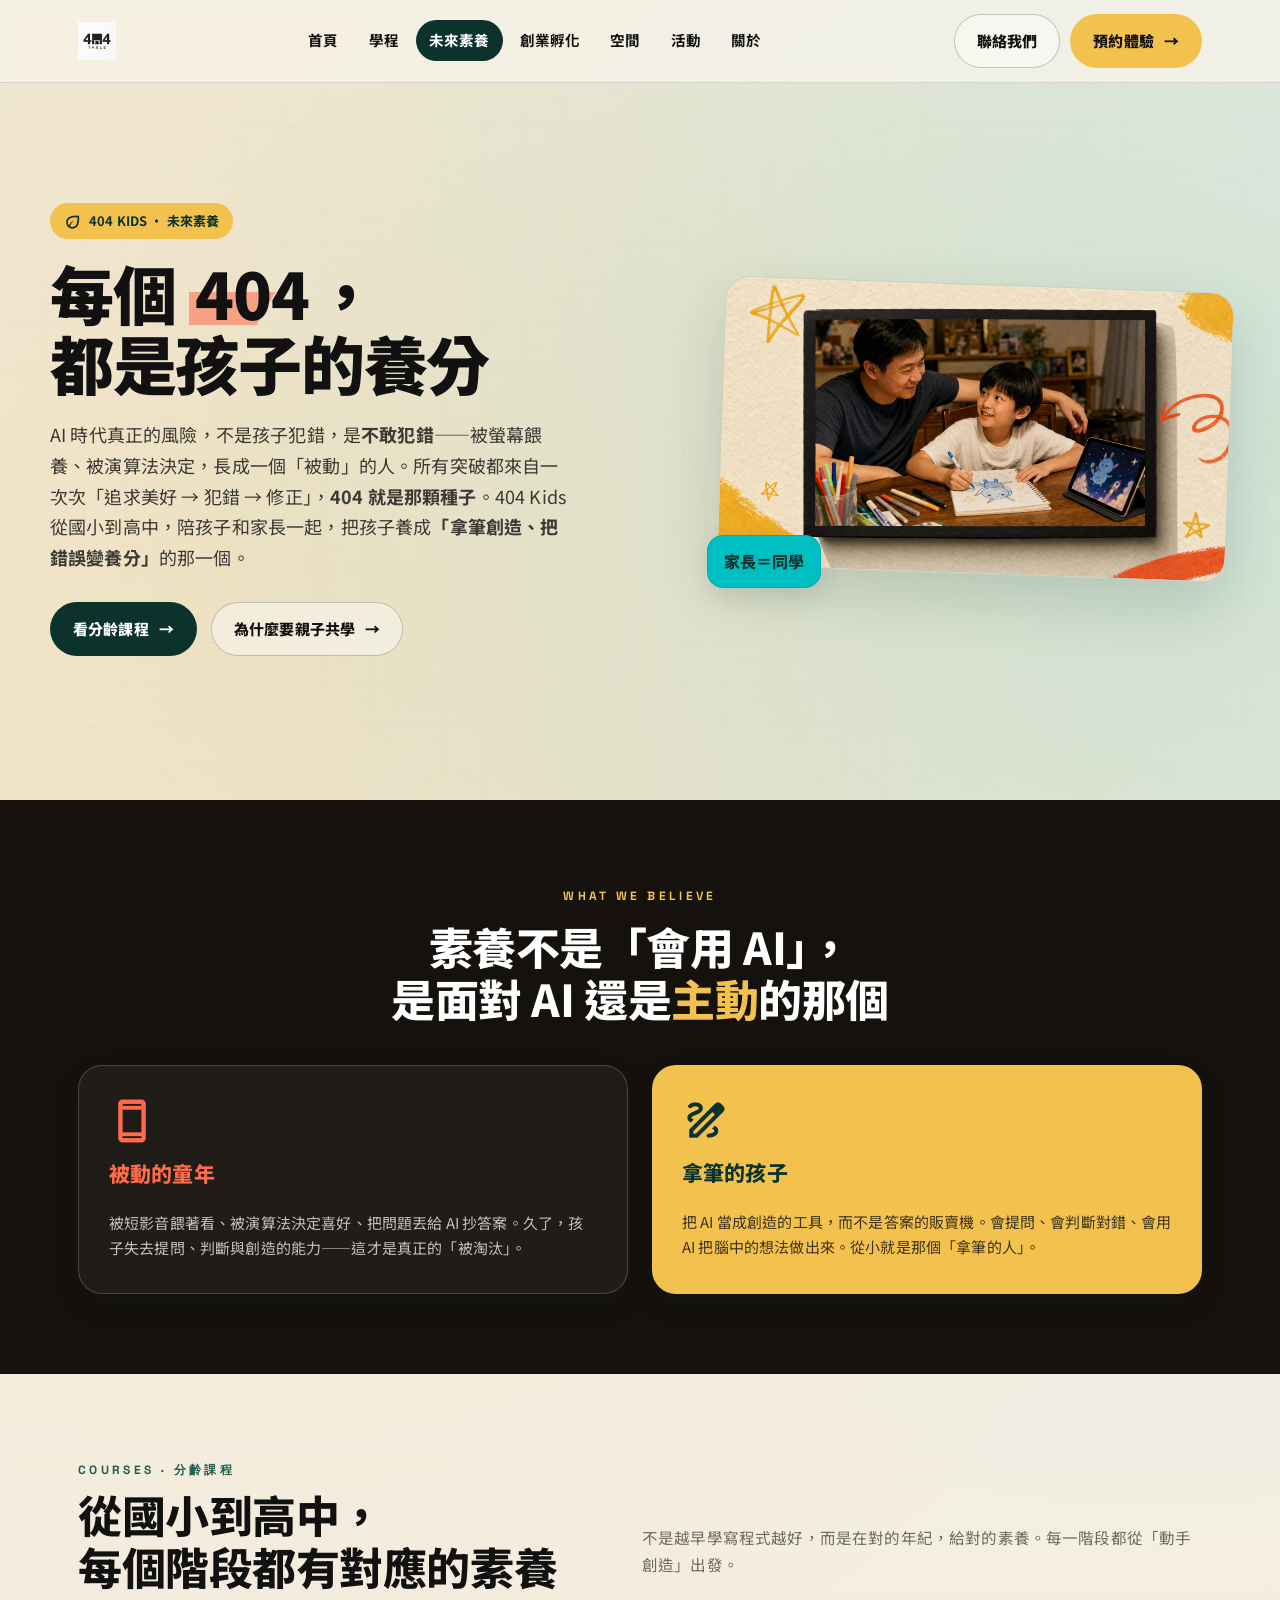
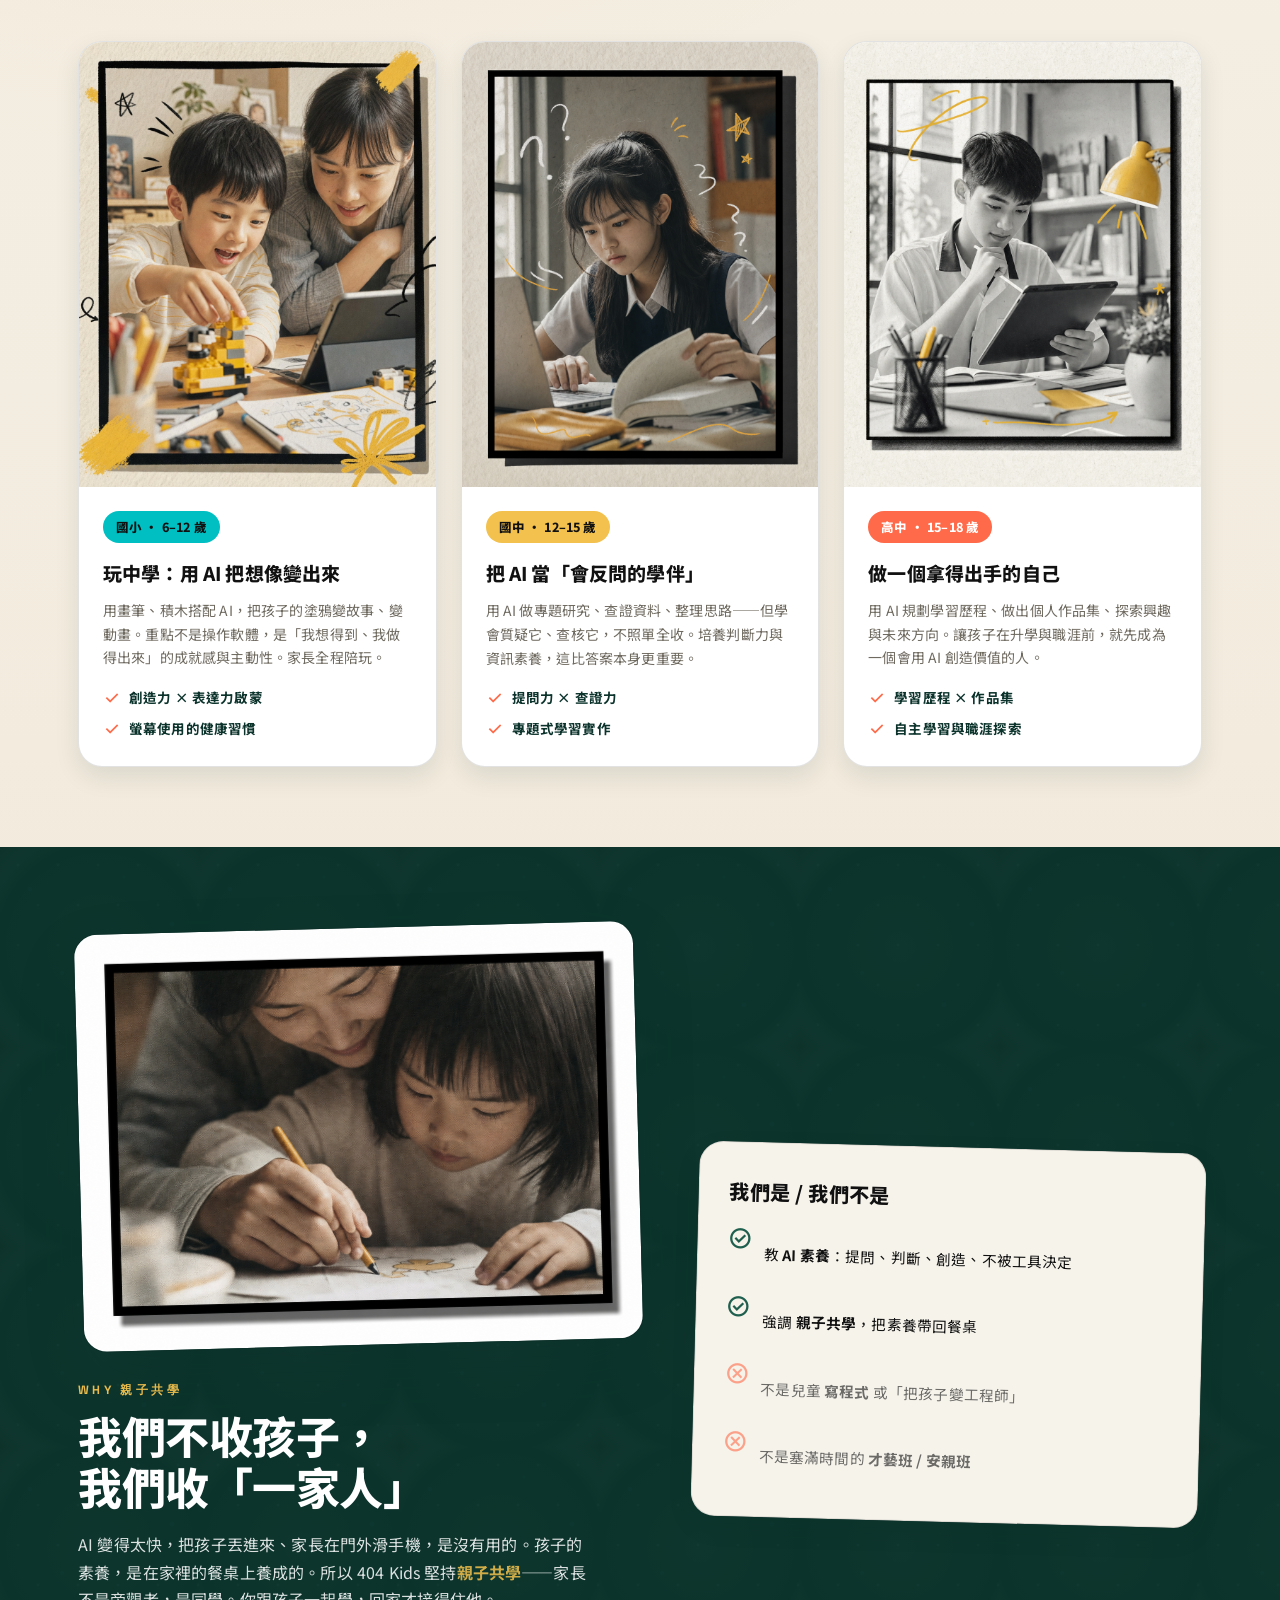
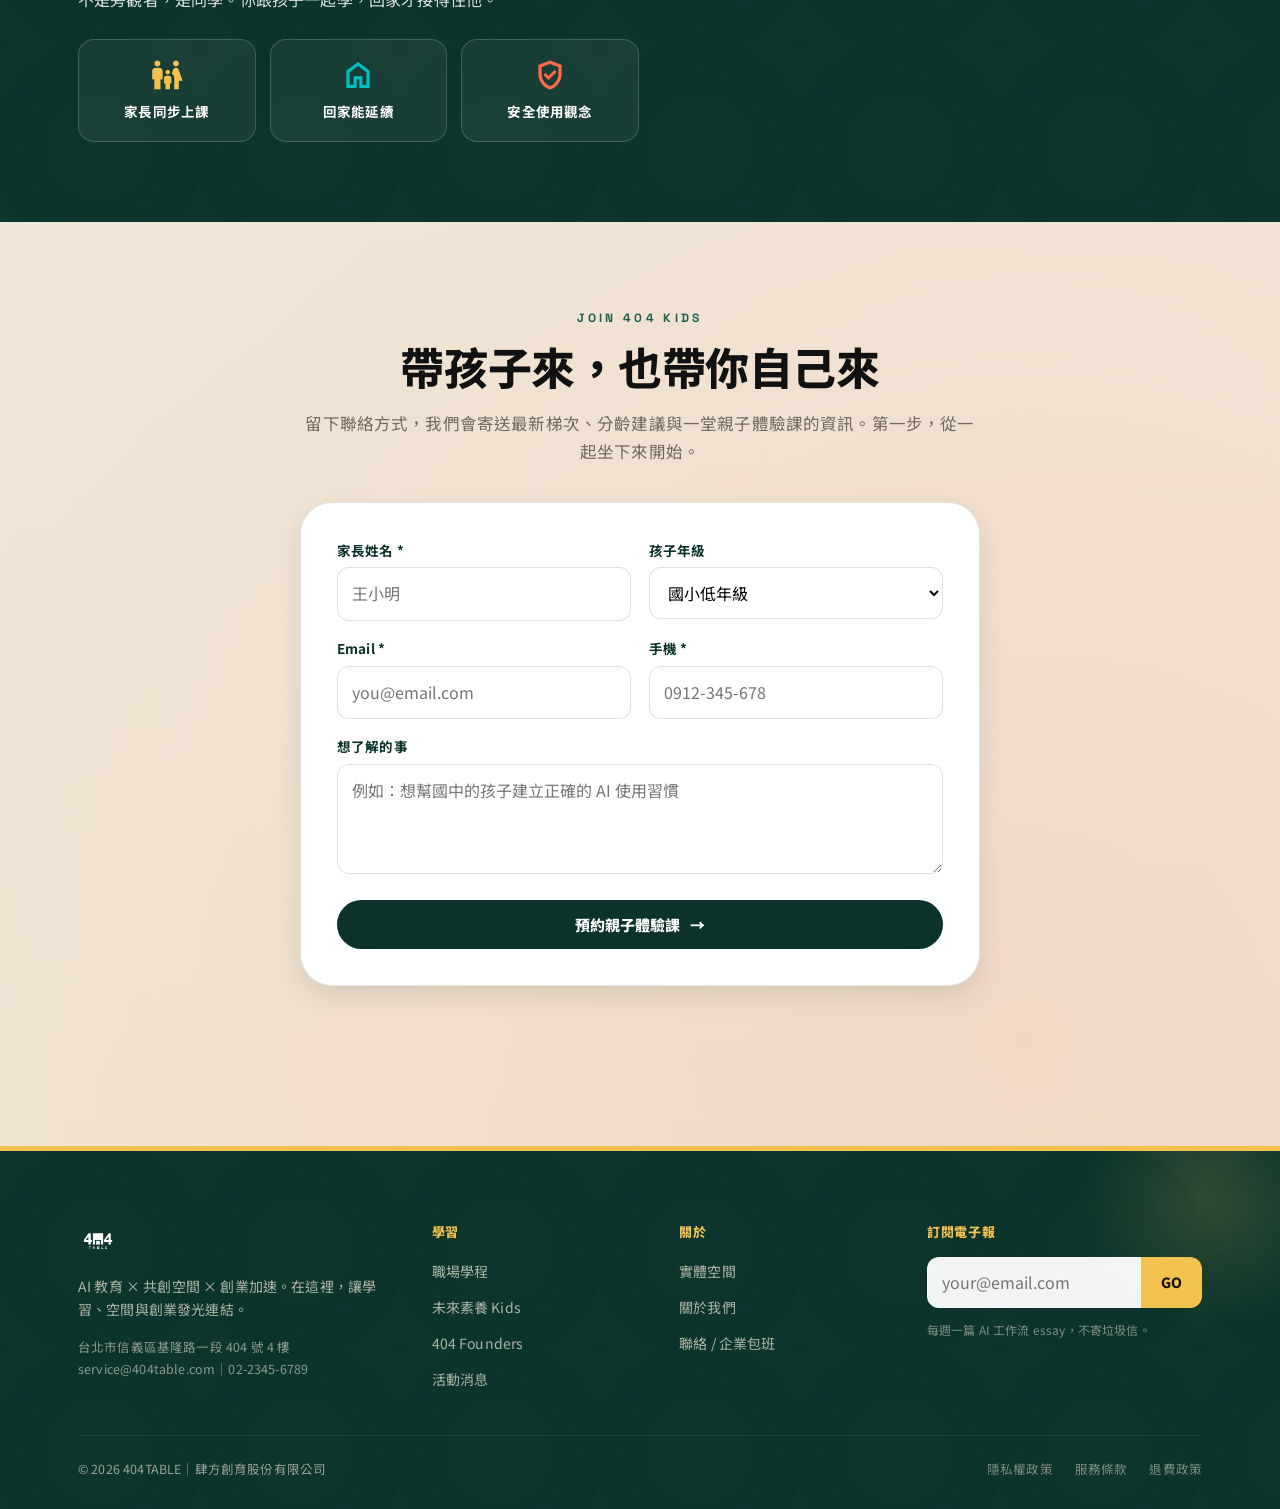
==== commit 5798cca5: "RWD：手機版排版修正 - Hero 拼貼手機縮字級、收掉外溢裝飾、降高度 - 修 about 核心價值/母公司 inline grid 壓過 RWD 堆疊的問題 - space hero 改用 .h" ====
--- a/kids.html
+++ b/kids.html
@@ -47,9 +47,9 @@
         <a class="btn btn-outline btn-arrow" href="#parent">為什麼要親子共學</a>
       </div>
     </div>
-    <div class="reveal">
+    <div class="reveal" style="position:relative">
       <div class="hero-frame"><img src="assets/kids/kids-hero.png" alt="家長與孩子一起用 AI 創作，孩子主動拿筆畫畫"></div>
-      <div class="hero-badge" style="left:-16px;bottom:-16px;background:var(--cyan);color:var(--green-900);position:relative;display:inline-block;margin-top:-30px;margin-left:12px">家長＝同學</div>
+      <div class="hero-badge" style="left:-14px;bottom:-14px;background:var(--cyan);color:var(--green-900)">家長＝同學</div>
     </div>
   </div>
 </section>
--- a/css/style.css
+++ b/css/style.css
@@ -176,6 +176,7 @@
 
 /* Hero collage visual */
 .hero-visual{position:relative;height:540px}
+.hv-440{height:440px}
 .hc-card{position:absolute;border-radius:var(--radius-lg);overflow:hidden;box-shadow:var(--shadow);border:1px solid rgba(17,17,17,.08)}
 .hc-1{left:0;top:30px;width:64%;height:64%;transform:rotate(-3deg)}
 .hc-1 img{width:100%;height:100%;object-fit:cover}
@@ -348,6 +349,7 @@
    09 ｜ Feature split（Founders / Voices / Kids parent…）
    ========================================================= */
 .feature-split{display:grid;grid-template-columns:1.05fr .95fr;gap:56px;align-items:center}
+.fs-wide{grid-template-columns:1.6fr 1fr}
 .feature-split.flip .fs-media{order:-1}
 .fs-media{position:relative}
 .fs-frame{border-radius:var(--radius-lg);overflow:hidden;box-shadow:var(--shadow);border:1px solid rgba(17,17,17,.08);transform:rotate(-2deg)}
@@ -831,11 +833,15 @@
   .course-results{grid-template-columns:repeat(2,1fr)}
 }
 @media (max-width:680px){
-  .founder-carousel{height:430px}
-  .founder{width:228px;margin-left:-114px}
+  .founder-carousel{height:416px}
+  .founder{width:214px;margin-left:-107px}
+  .founder h4{font-size:18px}
+  .founder .body{padding:16px 16px 18px}
   .fc-btn{width:46px;height:46px}
   .course-results{grid-template-columns:1fr}
-  .course-toolbar{flex-direction:column;align-items:flex-start}
+  .course-toolbar{flex-direction:column;align-items:stretch;gap:10px}
+  .sort-wrap{justify-content:space-between}
+  .sort-wrap select{flex:1}
 }
 
 /* =========================================================
@@ -869,4 +875,37 @@
   .navbar{padding:12px 20px}
   .accent-panel{padding:32px 24px}
   .modal-header,.modal-body{padding-left:22px;padding-right:22px}
-}
+  /* Hero 拼貼：縮字級、收掉外溢的裝飾，避免手機破版 */
+  .hero{padding:36px 0 44px}
+  .hero-grid{gap:28px}
+  .hero-visual{height:336px;margin-top:4px}
+  .hc-2{padding:16px}
+  .hc-2 h3{font-size:15px;line-height:1.35}
+  .hc-2 .tag{font-size:10px}
+  .hc-2 .stat{font-size:30px}
+  .hc-4{padding:12px 14px}
+  .hc-4 .row{font-size:12.5px}
+  .hc-4 .row + .row{font-size:11.5px}
+  .hc-shape.s1,.hc-shape.s3,.hc-tech{display:none}
+  .hc-shape.s2{width:108px;height:108px;right:-16px;bottom:-16px}
+  .hero-meta{gap:22px 30px;margin-top:30px}
+  .hero-meta .item .num{font-size:26px}
+  .section-header{margin-bottom:34px}
+  .event-feature .ph img{height:300px}
+  .cta-3{gap:12px}
+  .cta-ghost{display:none}
+}
+/* 極小手機（≤460px）細修 */
+@media (max-width:460px){
+  .sec{padding:46px 0}
+  .container{padding:0 16px}
+  .hero-copy h1{font-size:33px}
+  .page-hero h1{font-size:30px}
+  .hero-visual{height:300px}
+  .hc-2 h3{font-size:13.5px}
+  .hc-2 .stat{font-size:26px}
+  .founder-carousel{height:392px}
+  .founder{width:196px;margin-left:-98px}
+  .btn{padding:12px 18px;font-size:14.5px}
+  .accent-panel{padding:28px 20px}
+}
